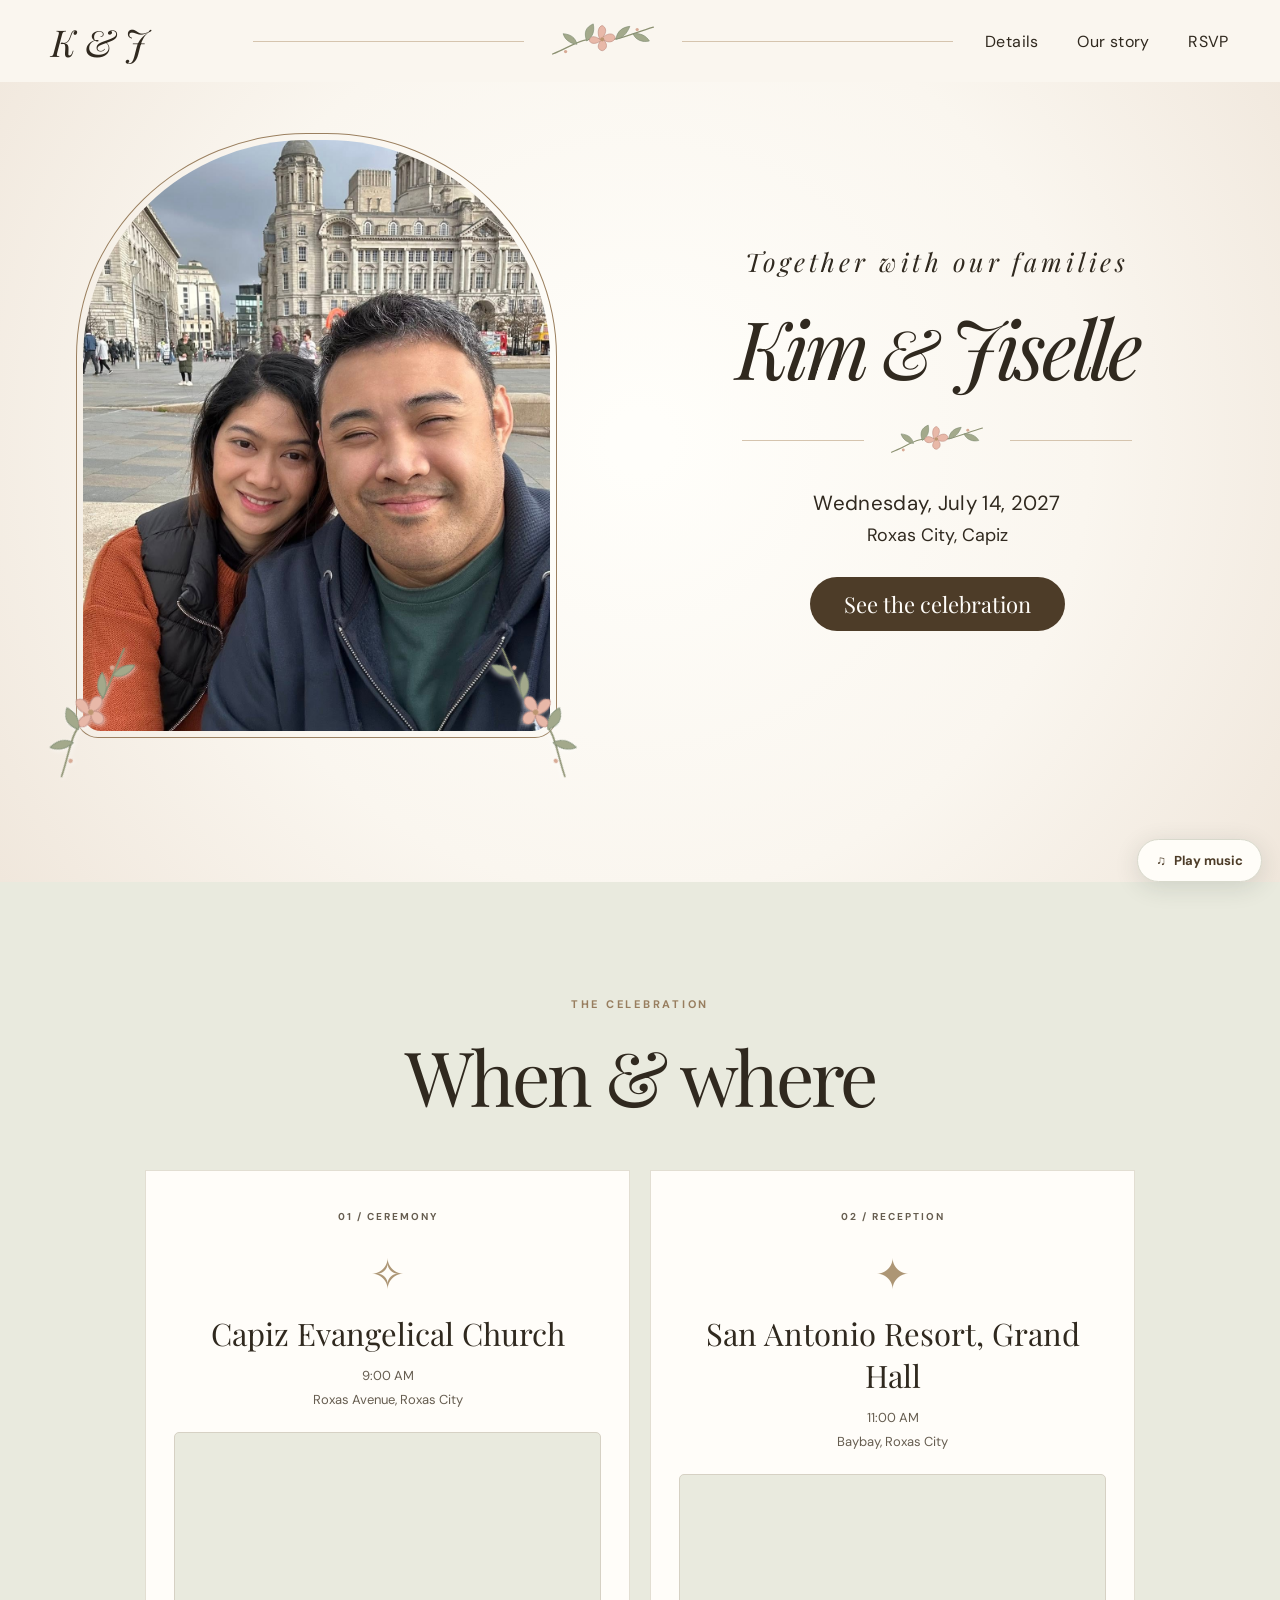
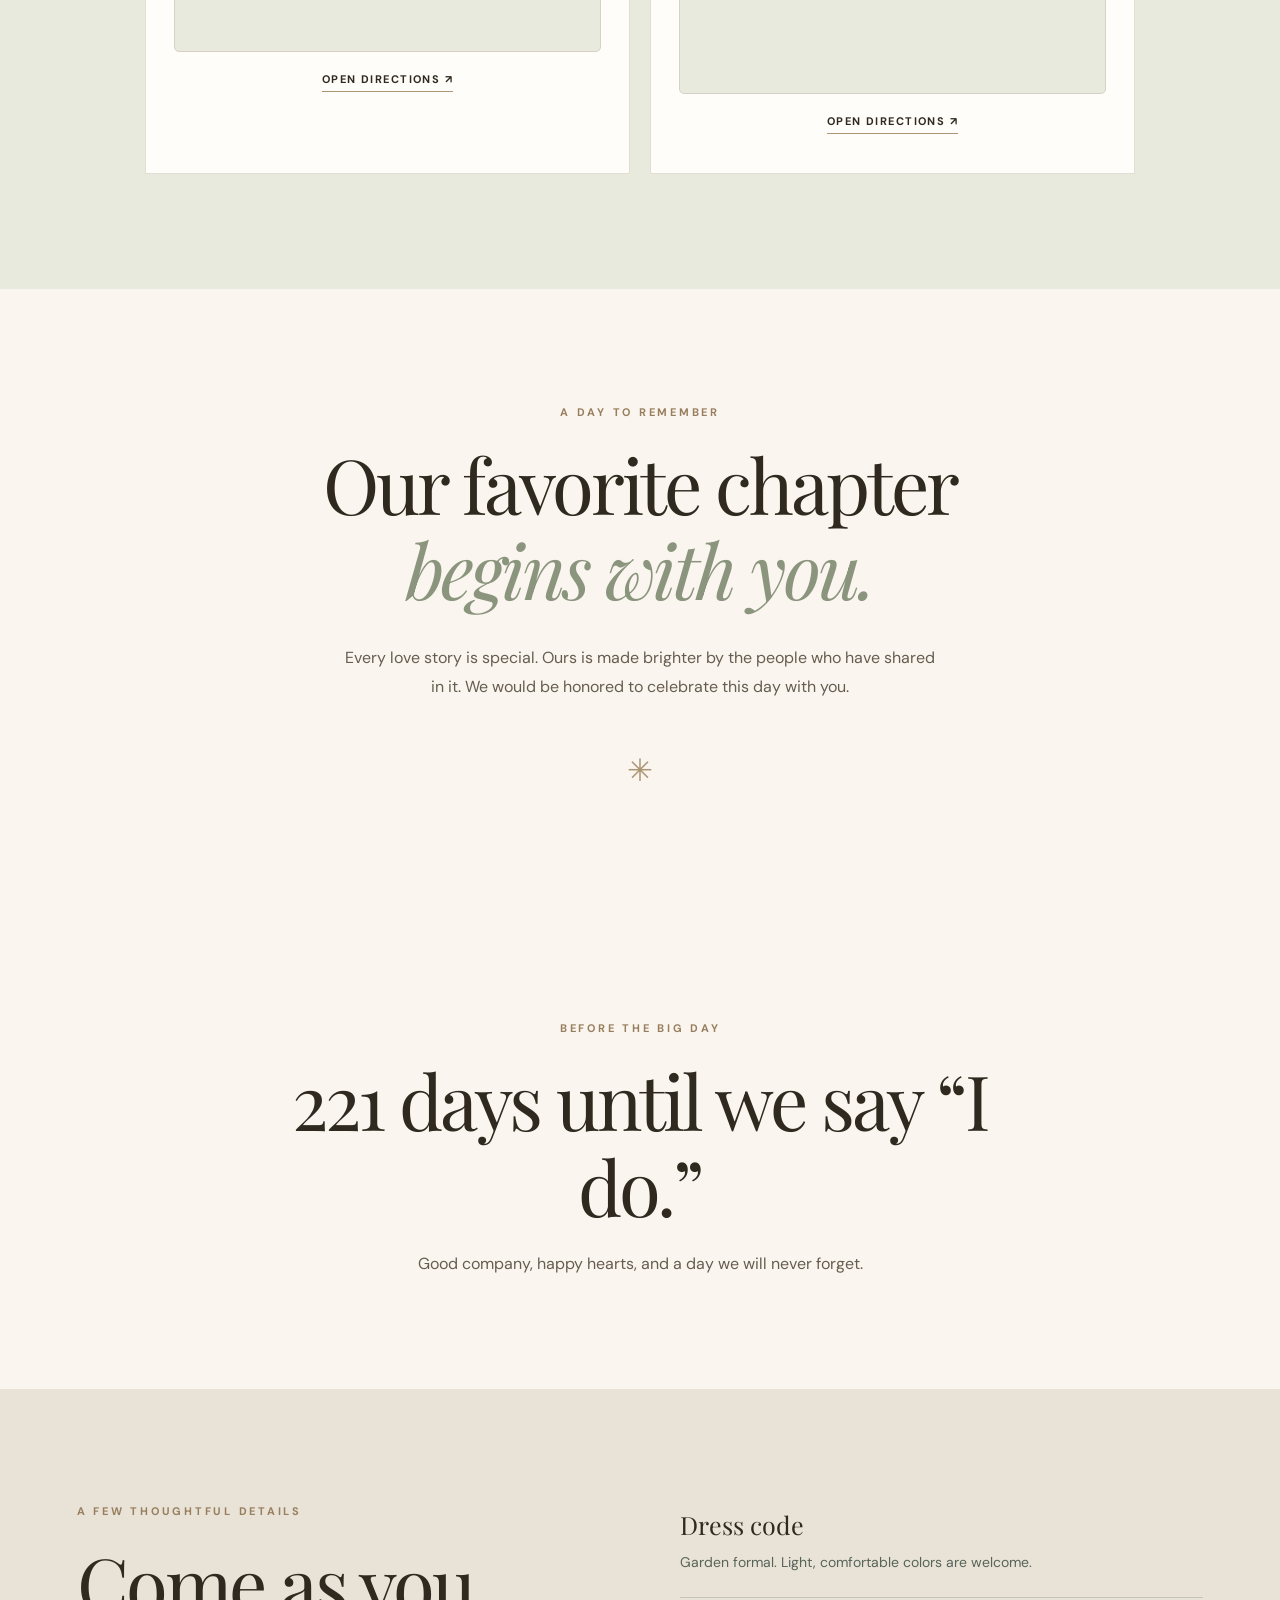
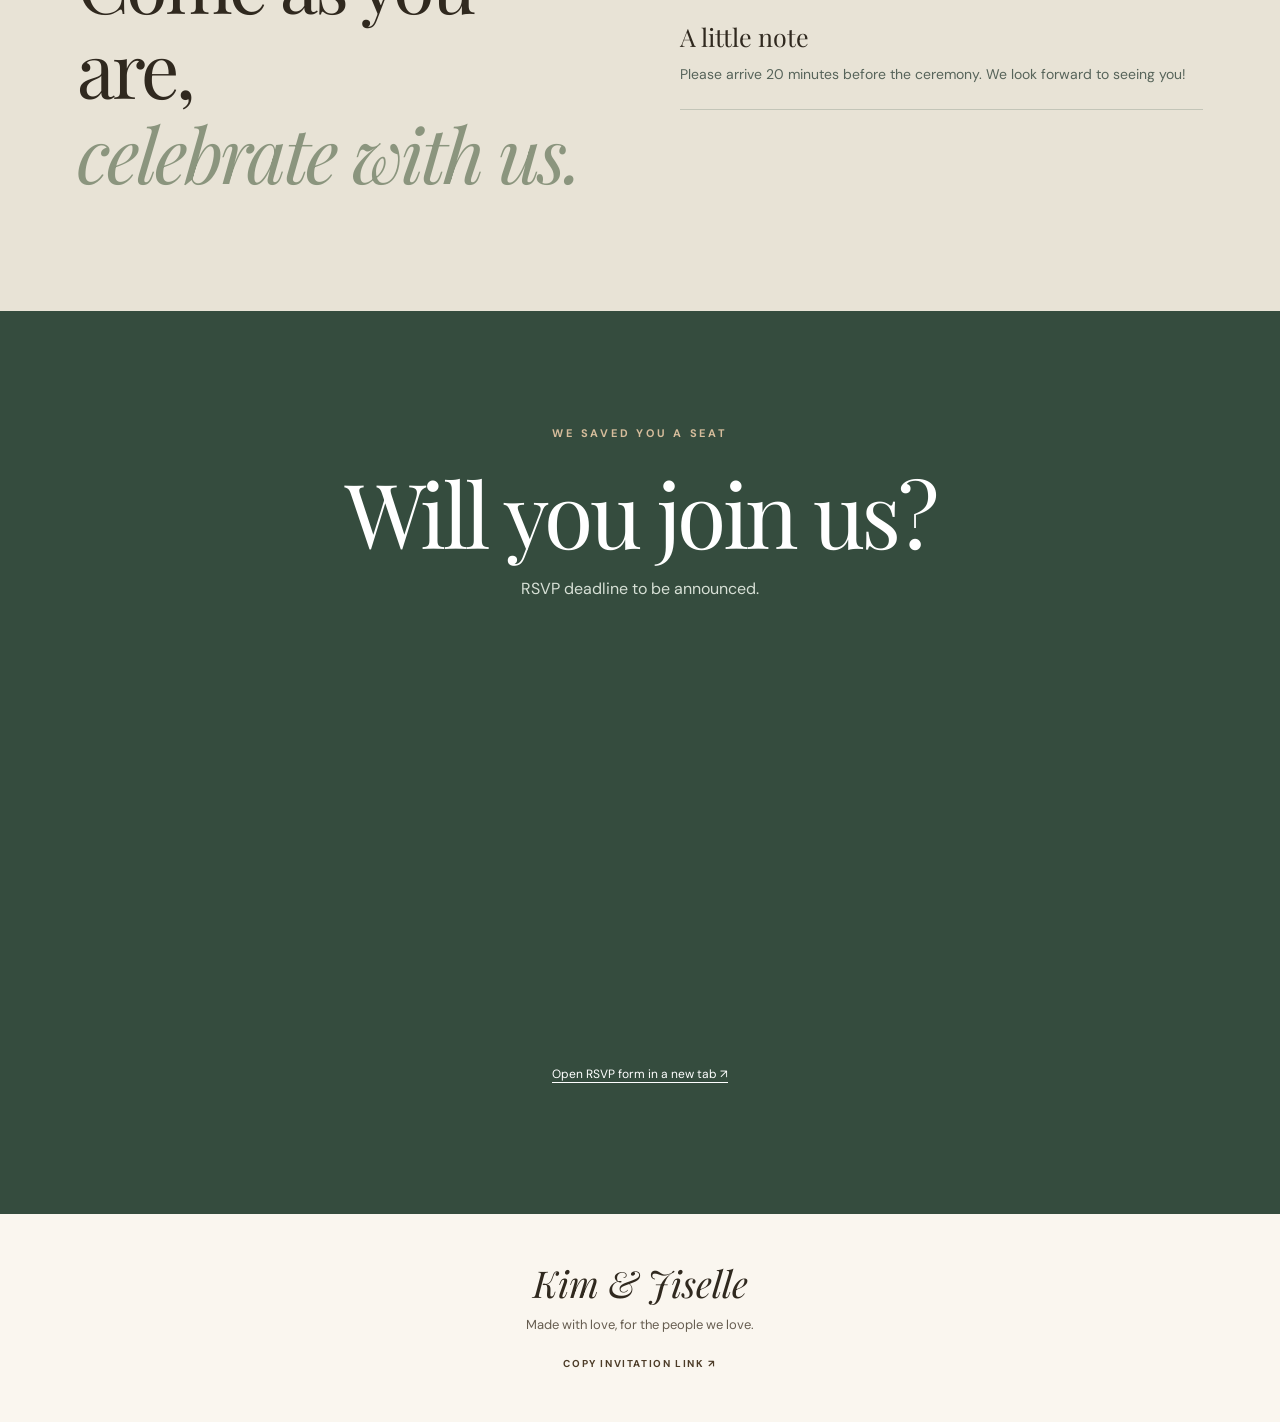
==== index.html @ 783bdb99 "map change" ====
<!doctype html>
<html lang="en">
<head>
  <meta charset="utf-8">
  <meta name="viewport" content="width=device-width, initial-scale=1">
  <meta name="theme-color" content="#f7f3ec">
  <meta name="description" content="A wedding invitation and celebration details.">
  <title>Wedding Invitation</title>
  <link rel="preconnect" href="https://fonts.googleapis.com">
  <link rel="preconnect" href="https://fonts.gstatic.com" crossorigin>
  <link href="https://fonts.googleapis.com/css2?family=DM+Sans:wght@400;500;600;700&family=Playfair+Display:ital,wght@0,400;0,500;1,400&display=swap" rel="stylesheet">
  <link rel="stylesheet" href="styles.css">
  <script src="config.js" defer></script>
  <script src="script.js" defer></script>
</head>
<body>
  <svg class="svg-defs" xmlns="http://www.w3.org/2000/svg" aria-hidden="true">
    <symbol id="floral-sprig" viewBox="0 0 150 54">
      <path d="M13 43 C38 33 48 22 72 25 C91 28 107 19 137 10" fill="none" stroke="#8d9273" stroke-width="1.5" stroke-linecap="round"/>
      <path d="M43 31 C34 30 28 25 26 18 C36 19 41 23 43 31 M55 27 C51 16 54 10 63 6 C65 16 62 22 55 27 M91 25 C92 15 99 10 108 9 C104 19 99 23 91 25 M112 18 C115 26 124 29 132 27 C128 20 120 17 112 18" fill="#a3a98b" stroke="#7d8b72" stroke-width=".8"/>
      <path d="M71 25 C67 15 70 9 74 8 C79 10 80 16 75 22 C83 16 89 18 90 23 C89 28 82 30 76 26 C82 32 79 38 74 39 C69 38 67 33 72 27 C65 32 59 30 58 26 C59 21 65 20 71 25" fill="#e8b8a8" stroke="#bf8e83" stroke-width=".8"/>
      <circle cx="74" cy="25" r="2.5" fill="#bc9570"/>
      <circle cx="29" cy="40" r="2" fill="#d7aa95"/><circle cx="117" cy="13" r="2" fill="#d7aa95"/>
    </symbol>
  </svg>
  <audio id="backgroundMusic" src="music/Wedding%20Song.mp3" loop preload="auto"></audio>
  <button class="music-control" id="musicControl" type="button" aria-label="Play background music" aria-pressed="false">♫ <span>Play music</span></button>

  <header class="site-header">
    <div class="header-row">
      <a class="monogram" href="#home" aria-label="Back to top" id="monogram">K &amp; J</a>
      <div class="header-ornament" aria-hidden="true"><span></span><svg viewBox="0 0 150 54"><use href="#floral-sprig"></use></svg><span></span></div>
      <button class="menu-toggle" id="menuToggle" type="button" aria-label="Open navigation" aria-expanded="false" aria-controls="siteNav"><span></span><span></span><span></span></button>
      <nav id="siteNav" aria-label="Main navigation">
        <a href="#details">Details</a><a href="#story">Our story</a><a href="#rsvp">RSVP</a>
      </nav>
    </div>
    <div class="mobile-header-ornament" aria-hidden="true"><span></span><svg viewBox="0 0 150 54"><use href="#floral-sprig"></use></svg><span></span></div>
  </header>
  <main>
    <section class="hero" id="home">
      <div class="hero-layout">
        <div class="hero-media">
          <div class="arch-outline"><div class="arch-photo">
            <img id="heroPhoto" alt="Kim and Jiselle together" hidden>
            <div class="photo-placeholder" id="photoPlaceholder"><span>K &amp; J</span><small>Our favorite photo together</small></div>
          </div></div>
          <svg class="photo-floral photo-floral-left" viewBox="0 0 150 54" aria-hidden="true"><use href="#floral-sprig"></use></svg>
          <svg class="photo-floral photo-floral-right" viewBox="0 0 150 54" aria-hidden="true"><use href="#floral-sprig"></use></svg>
        </div>
        <div class="hero-content">
          <p class="hero-kicker">Together with our families</p>
          <h1><span id="partnerOne">Kim</span> <span class="ampersand">&amp;</span> <span id="partnerTwo">Jiselle</span></h1>
          <div class="hero-divider" aria-hidden="true"><span></span><svg viewBox="0 0 150 54"><use href="#floral-sprig"></use></svg><span></span></div>
          <p class="hero-date" id="heroDate">Wednesday, July 14, 2027</p>
          <p class="hero-venue" id="heroVenue">Roxas City, Capiz</p>
          <a class="button button-dark" href="#details">See the celebration</a>
        </div>
      </div>
    </section>

    <section class="details-section section-pad" id="details">
      <div class="section-heading"><p class="eyebrow">The celebration</p><h2>When &amp; where</h2></div>
      <div class="details-grid">
        <article class="detail-card"><span class="card-number">01 / CEREMONY</span><div class="card-icon" aria-hidden="true">✧</div><h3 id="ceremonyName">Capiz Evangelical Church</h3><p id="ceremonyTime">9:00 AM</p><p id="ceremonyAddress">Roxas Avenue, Roxas City</p><iframe class="venue-map" title="Map showing Capiz Evangelical Church" loading="lazy" referrerpolicy="no-referrer" src="https://www.openstreetmap.org/export/embed.html?bbox=122.7495%2C11.5745%2C122.7563%2C11.5785&amp;layer=mapnik&amp;marker=11.5764751%2C122.752885"></iframe><a id="ceremonyMap" href="https://www.google.com/maps/place/Capiz+Evangelical+Church/@11.5764803,122.7503101,17z/data=!3m1!4b1!4m6!3m5!1s0x33a5f2fb57459c45:0xe34b557d5e41cb60!8m2!3d11.5764751!4d122.752885!16s%2Fg%2F1hdzh6j3g" target="_blank" rel="noopener noreferrer">Open directions <span aria-hidden="true">↗</span></a></article>
        <article class="detail-card"><span class="card-number">02 / RECEPTION</span><div class="card-icon" aria-hidden="true">✦</div><h3 id="receptionName">San Antonio Resort, Grand Hall</h3><p id="receptionTime">11:00 AM</p><p id="receptionAddress">Baybay, Roxas City</p><iframe class="venue-map" title="Map showing San Antonio Resort" loading="lazy" referrerpolicy="no-referrer" src="https://www.openstreetmap.org/export/embed.html?bbox=122.7285%2C11.6045%2C122.7353%2C11.6085&amp;layer=mapnik&amp;marker=11.6064833%2C122.7319142"></iframe><a id="receptionMap" href="https://www.google.com/maps/place/San+Antonio+Resort/@11.6064885,122.7293393,17z/data=!3m1!4b1!4m9!3m8!1s0x33a5f2a4e2f6fa9d:0xba2bc45669a8d698!5m2!4m1!1i2!8m2!3d11.6064833!4d122.7319142!16s%2Fg%2F1hc93568z" target="_blank" rel="noopener noreferrer">Open directions <span aria-hidden="true">↗</span></a></article>
      </div>
      <a class="calendar-link" id="calendarLink" hidden href="#details" target="_blank" rel="noopener noreferrer">Add the date to Google Calendar <span aria-hidden="true">↗</span></a>
    </section>

    <section class="intro-section section-pad" id="story">
      <p class="eyebrow">A day to remember</p>
      <h2>Our favorite chapter<br><em>begins with you.</em></h2>
      <p id="welcomeMessage">Every love story is special. Ours is made brighter by the people who have shared in it. We would be honored to celebrate this day with you.</p>
      <div class="divider-flower" aria-hidden="true">✳</div>
    </section>

    <section class="quote-section section-pad"><p class="eyebrow">Before the big day</p><h2 id="countdown">We can't wait to celebrate with you.</h2><p>Good company, happy hearts, and a day we will never forget.</p></section>

    <section class="notes-section section-pad"><div><p class="eyebrow">A few thoughtful details</p><h2>Come as you are,<br><em>celebrate with us.</em></h2></div><div class="notes-list"><div><h3>Dress code</h3><p id="dressCode">Garden formal. Light, comfortable colors are welcome.</p></div><div><h3>A little note</h3><p id="additionalNote">Please arrive 20 minutes before the ceremony. We look forward to seeing you!</p></div></div></section>

    <section class="rsvp-section section-pad" id="rsvp"><p class="eyebrow">We saved you a seat</p><h2>Will you join us?</h2><p id="rsvpDeadline">RSVP deadline to be announced.</p><p class="rsvp-help" id="rsvpHelp">The RSVP form will appear here once the Google Apps Script is connected.</p><iframe class="rsvp-frame" id="rsvpFrame" title="Wedding RSVP form" loading="lazy" hidden></iframe><p class="rsvp-open" id="rsvpOpenWrap" hidden><a id="rsvpOpen" target="_blank" rel="noopener noreferrer">Open RSVP form in a new tab ↗</a></p></section>
  </main>
  <footer><a class="footer-monogram" href="#home" id="footerNames">Kim & Jiselle</a><p>Made with love, for the people we love.</p><button id="shareButton" type="button">Copy invitation link ↗</button></footer>
</body>
</html>
---- styles.css ----
:root {
  --cream: #faf6ef;
  --paper: #fffdf9;
  --ink: #30291f;
  --muted: #665d50;
  --brown: #4d3c28;
  --gold: #ad9675;
  --sage: #89927b;
  --line: #d5c4ae;
}

* { box-sizing: border-box; }
html { scroll-behavior: smooth; scroll-padding-top: 86px; }
body { margin: 0; background: var(--cream); color: var(--ink); font-family: "DM Sans", Arial, sans-serif; }
a { color: inherit; }
button { font: inherit; }
[hidden] { display: none !important; }
.svg-defs { position: absolute; width: 0; height: 0; overflow: hidden; }

.site-header {
  position: sticky;
  top: 0;
  z-index: 30;
  background: rgba(250, 246, 239, .98);
  transition: background .2s ease, box-shadow .2s ease;
}
.site-header.is-scrolled { background: rgba(250, 246, 239, .94); box-shadow: 0 5px 22px rgba(48, 41, 31, .10); backdrop-filter: blur(12px); }
.header-row { width: min(100% - 8vw, 1450px); height: 82px; margin: auto; display: grid; grid-template-columns: 170px 1fr auto; gap: 32px; align-items: center; }
.monogram, .footer-monogram { font-family: "Playfair Display", Georgia, serif; font-style: italic; font-size: 37px; line-height: 1; text-decoration: none; white-space: nowrap; }
.header-ornament, .mobile-header-ornament, .hero-divider { display: flex; align-items: center; justify-content: center; gap: 18px; }
.header-ornament span, .mobile-header-ornament span, .hero-divider span { display: block; height: 1px; background: var(--line); flex: 1; }
.header-ornament svg { width: 122px; height: 44px; flex: none; }
.site-header nav { display: flex; align-items: center; gap: clamp(24px, 3vw, 58px); }
.site-header nav a { text-decoration: none; font-size: 16px; letter-spacing: .025em; white-space: nowrap; }
.site-header nav a:hover, .site-header nav a:focus-visible { color: #927455; text-decoration: underline; text-underline-offset: 5px; }
.menu-toggle, .mobile-header-ornament { display: none; }

.hero { min-height: min(800px, calc(100svh - 82px)); padding: clamp(28px, 4vw, 60px) 5vw clamp(48px, 6vw, 88px); background: radial-gradient(circle at 50% 45%, #fffefa 4%, #faf6ef 58%, #f0e7dc 100%); }
.hero-layout { max-width: 1370px; margin: auto; display: grid; grid-template-columns: minmax(0, .95fr) minmax(0, 1.05fr); align-items: center; gap: clamp(55px, 7vw, 130px); }
.hero-media { position: relative; width: min(100%, 540px); margin: auto; padding: 0 12px 10px; }
.arch-outline { padding: 6px; border: 1px solid #9b8060; border-radius: 48% 48% 22px 22px / 37% 37% 22px 22px; }
.arch-photo { position: relative; width: 100%; aspect-ratio: .79; overflow: hidden; border-radius: 48% 48% 18px 18px / 37% 37% 18px 18px; background: #dfd7ca; }
.arch-photo img { display: block; width: 100%; height: 100%; object-fit: cover; object-position: center; }
.photo-placeholder { position: absolute; inset: 0; display: grid; place-content: center; gap: 15px; text-align: center; background: radial-gradient(circle at 50% 32%, #f4ede2, #c9c3b1); color: #665b4d; }
.photo-placeholder span { font-family: "Playfair Display", Georgia, serif; font-size: clamp(80px, 10vw, 150px); font-style: italic; line-height: 1; }
.photo-placeholder small { font-size: 13px; letter-spacing: .15em; text-transform: uppercase; }
.photo-floral { position: absolute; width: clamp(105px, 13vw, 180px); height: auto; bottom: 5px; filter: drop-shadow(0 2px 2px #fff8); }
.photo-floral-left { left: -54px; transform: rotate(-49deg); }
.photo-floral-right { right: -48px; transform: scaleX(-1) rotate(-49deg); }
.hero-content { text-align: center; padding: 12px 0 18px; }
.hero-kicker { font-family: "Playfair Display", Georgia, serif; font-size: clamp(20px, 2vw, 29px); font-style: italic; letter-spacing: .15em; margin: 0 0 25px; }
.hero h1 { font-family: "Playfair Display", Georgia, serif; font-size: clamp(58px, 6.3vw, 112px); line-height: 1.08; letter-spacing: -.055em; font-weight: 400; font-style: italic; white-space: nowrap; margin: 0; }
.hero h1 .ampersand { font-size: .86em; }
.hero-divider { width: min(100%, 390px); margin: 30px auto 29px; }
.hero-divider svg { width: 110px; height: 41px; flex: none; }
.hero-date { font-size: clamp(17px, 1.6vw, 24px); letter-spacing: .015em; margin: 0 0 7px; }
.hero-venue { font-size: clamp(16px, 1.4vw, 22px); margin: 0 0 30px; }
.button { display: inline-flex; align-items: center; justify-content: center; min-height: 54px; padding: 12px 34px; border-radius: 999px; text-decoration: none; font-family: "Playfair Display", Georgia, serif; font-size: 22px; transition: transform .2s ease, box-shadow .2s ease; }
.button:hover { transform: translateY(-2px); box-shadow: 0 8px 20px #30291f22; }
.button-dark { background: var(--brown); color: #fffdf9; }

.section-pad { padding: clamp(76px, 9vw, 135px) clamp(24px, 6vw, 100px); }
.eyebrow { color: #987e5f; font-size: 11px; letter-spacing: .25em; text-transform: uppercase; font-weight: 700; margin: 0 0 22px; }
h2, h3, p { overflow-wrap: break-word; }
h2 { font-family: "Playfair Display", Georgia, serif; font-size: clamp(42px, 6vw, 76px); line-height: 1.12; font-weight: 400; letter-spacing: -.04em; margin: 0; }
h2 em { font-weight: 400; color: #8b957e; }
.intro-section { text-align: center; max-width: 920px; margin: auto; }
.intro-section > p:not(.eyebrow) { font-size: 16px; line-height: 1.85; color: var(--muted); max-width: 590px; margin: 32px auto 0; }
.divider-flower { font-size: 31px; color: var(--gold); margin-top: 48px; }
.details-section { background: #e9eade; text-align: center; }
.section-heading { margin-bottom: 52px; }
.details-grid { display: grid; grid-template-columns: repeat(2, minmax(0, 1fr)); gap: 20px; max-width: 990px; margin: auto; }
.detail-card { background: var(--paper); min-height: 340px; padding: 33px 28px 39px; text-align: center; border: 1px solid #e2ded2; }
.card-number { font-size: 10px; letter-spacing: .2em; color: var(--muted); font-weight: 700; }
.card-icon { font-family: Georgia, serif; font-size: 42px; color: var(--gold); margin: 25px 0 13px; }
.detail-card h3 { font-family: "Playfair Display", Georgia, serif; font-weight: 400; font-size: 31px; margin: 0 0 13px; }
.detail-card p { font-size: 13px; color: var(--muted); margin: 7px 0; }
.venue-map { display: block; width: 100%; height: 220px; margin: 24px 0 0; border: 1px solid #d6d1c4; border-radius: 5px; background: #e9eade; }
.detail-card a, .calendar-link { display: inline-block; font-size: 11px; font-weight: 700; letter-spacing: .13em; text-transform: uppercase; text-decoration: none; border-bottom: 1px solid var(--gold); padding-bottom: 5px; margin-top: 20px; }
.detail-card a:hover, .calendar-link:hover { color: #927455; }
.calendar-link { margin-top: 38px; }
.quote-section { text-align: center; background: var(--cream); }
.quote-section h2 { max-width: 800px; margin: auto; }
.quote-section > p:last-child { color: var(--muted); margin: 25px 0 0; }
.notes-section { background: #e8e3d6; display: grid; grid-template-columns: 1fr 1fr; gap: 80px; align-items: start; }
.notes-list { padding-top: 4px; }
.notes-list > div { padding: 22px 0; border-bottom: 1px solid #c3c5b8; }
.notes-list > div:first-child { padding-top: 0; }
.notes-list h3 { font-family: "Playfair Display", Georgia, serif; font-size: 25px; font-weight: 400; margin: 0 0 10px; }
.notes-list p { line-height: 1.7; color: #57645a; font-size: 14px; margin: 0; }
.rsvp-section { text-align: center; background: #354c3e; color: white; }
.rsvp-section .eyebrow { color: #d6bd9c; }
.rsvp-section h2 { font-size: clamp(50px, 7vw, 90px); }
.rsvp-section > p:not(.eyebrow) { color: #d7e0d6; }
.rsvp-help { font-size: 12px; }
.rsvp-frame { display: block; width: min(100%, 570px); height: 430px; margin: 25px auto 0; border: 0; background: #354c3e; }
.rsvp-open { margin-top: 8px; }
.rsvp-open a { font-size: 12px; color: #fff; text-underline-offset: 4px; }
footer { padding: 50px 24px; text-align: center; background: var(--cream); }
footer p { font-size: 13px; color: var(--muted); }
footer button { border: 0; background: none; color: var(--brown); text-transform: uppercase; font-size: 10px; letter-spacing: .16em; font-weight: 700; cursor: pointer; margin-top: 10px; }
footer button:hover { text-decoration: underline; }
.music-control { position: fixed; right: 18px; bottom: 18px; z-index: 20; border: 1px solid #d8d9cc; border-radius: 999px; padding: 12px 18px; background: #fffdf8; color: var(--brown); box-shadow: 0 5px 24px #27372f24; cursor: pointer; font-size: 13px; font-weight: 700; display: flex; gap: 8px; align-items: center; }
.music-control:hover { background: #e9ede3; }
:focus-visible { outline: 3px solid #a78961; outline-offset: 3px; }

@media (max-width: 1050px) {
  .header-row { grid-template-columns: 115px 1fr auto; gap: 20px; }
  .header-ornament svg { width: 86px; }
  .hero-layout { gap: 35px; }
  .hero h1 { font-size: clamp(50px, 6.5vw, 78px); }
}

@media (max-width: 720px) {
  html { scroll-padding-top: 105px; }
  .header-row { width: calc(100% - 42px); height: 62px; display: flex; justify-content: space-between; gap: 12px; }
  .monogram { font-size: 31px; }
  .header-ornament { display: none; }
  .mobile-header-ornament { display: flex; width: min(230px, 65vw); height: 32px; margin: -2px auto 4px; gap: 9px; }
  .mobile-header-ornament svg { width: 81px; height: 31px; flex: none; }
  .menu-toggle { display: flex; flex-direction: column; justify-content: center; gap: 5px; width: 40px; height: 40px; border: 0; background: transparent; cursor: pointer; padding: 6px; }
  .menu-toggle span { display: block; width: 100%; height: 2px; background: var(--ink); border-radius: 2px; }
  .site-header nav { display: none; position: absolute; left: 0; right: 0; top: 94px; background: rgba(250, 246, 239, .98); box-shadow: 0 13px 20px #30291f18; padding: 12px 24px 20px; flex-direction: column; align-items: stretch; gap: 0; }
  .site-header nav.is-open { display: flex; }
  .site-header nav a { padding: 12px; text-align: center; font-size: 14px; }
  .hero { padding: 14px 22px 64px; min-height: auto; }
  .hero-layout { display: flex; flex-direction: column; gap: 18px; }
  .hero-media { width: min(76vw, 390px); padding: 0 8px 6px; }
  .arch-outline { padding: 4px; }
  .photo-floral { width: clamp(82px, 21vw, 130px); bottom: 0; }
  .photo-floral-left { left: -31px; }
  .photo-floral-right { right: -26px; }
  .hero-content { padding: 0; }
  .hero-kicker { font-size: clamp(16px, 4.3vw, 23px); margin: 5px 0 9px; letter-spacing: .12em; }
  .hero h1 { font-size: clamp(42px, 10.8vw, 70px); white-space: normal; line-height: 1.08; }
  .hero-divider { width: min(100%, 265px); margin: 12px auto 10px; gap: 9px; }
  .hero-divider svg { width: 83px; height: 31px; }
  .hero-date { font-size: clamp(15px, 3.9vw, 19px); }
  .hero-venue { font-size: clamp(14px, 3.6vw, 17px); margin-bottom: 16px; }
  .button { min-height: 46px; padding: 10px 26px; font-size: 17px; }
  .details-grid, .notes-section { grid-template-columns: 1fr; }
  .notes-section { gap: 42px; }
  .detail-card { min-height: 310px; }
  .section-pad { padding: 80px 24px; }
  .music-control { right: 12px; bottom: 12px; padding: 11px 15px; }
}

@media (prefers-reduced-motion: reduce) {
  html { scroll-behavior: auto; }
  .site-header, .button { transition: none; }
}
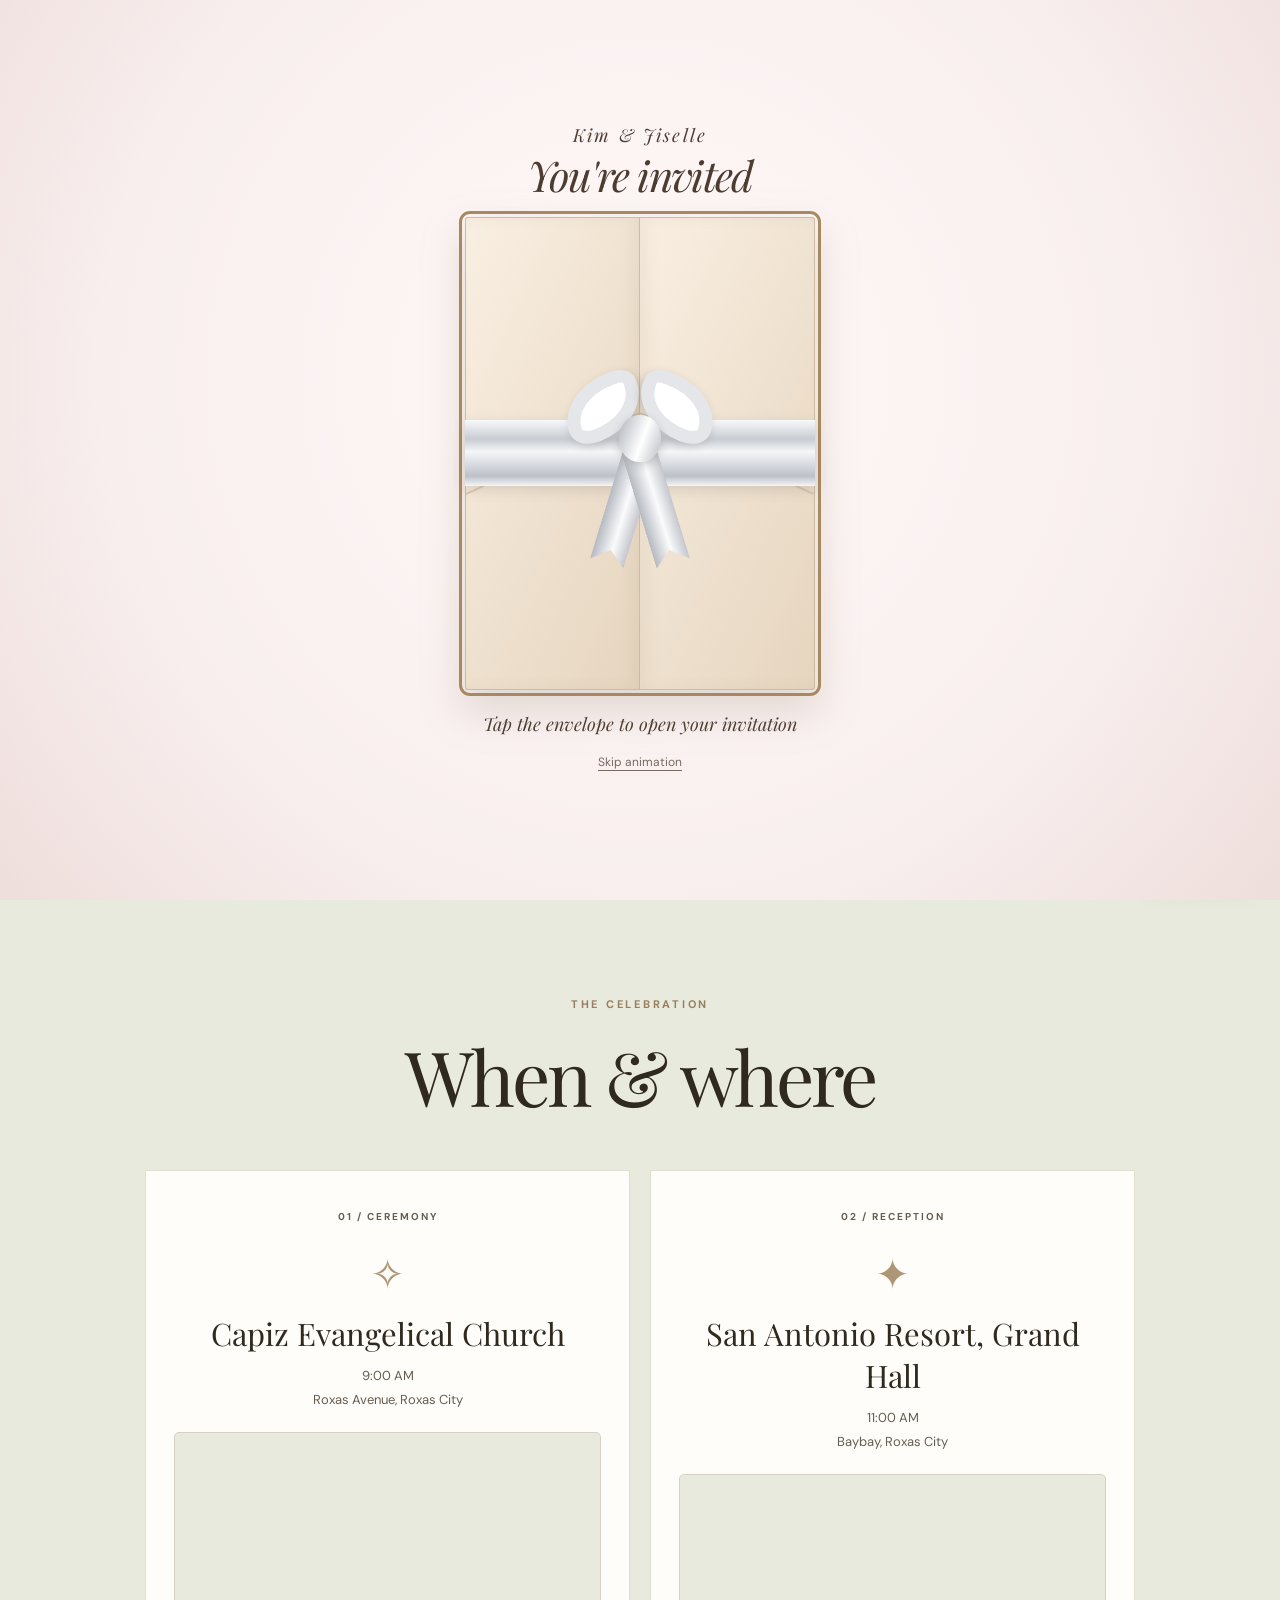
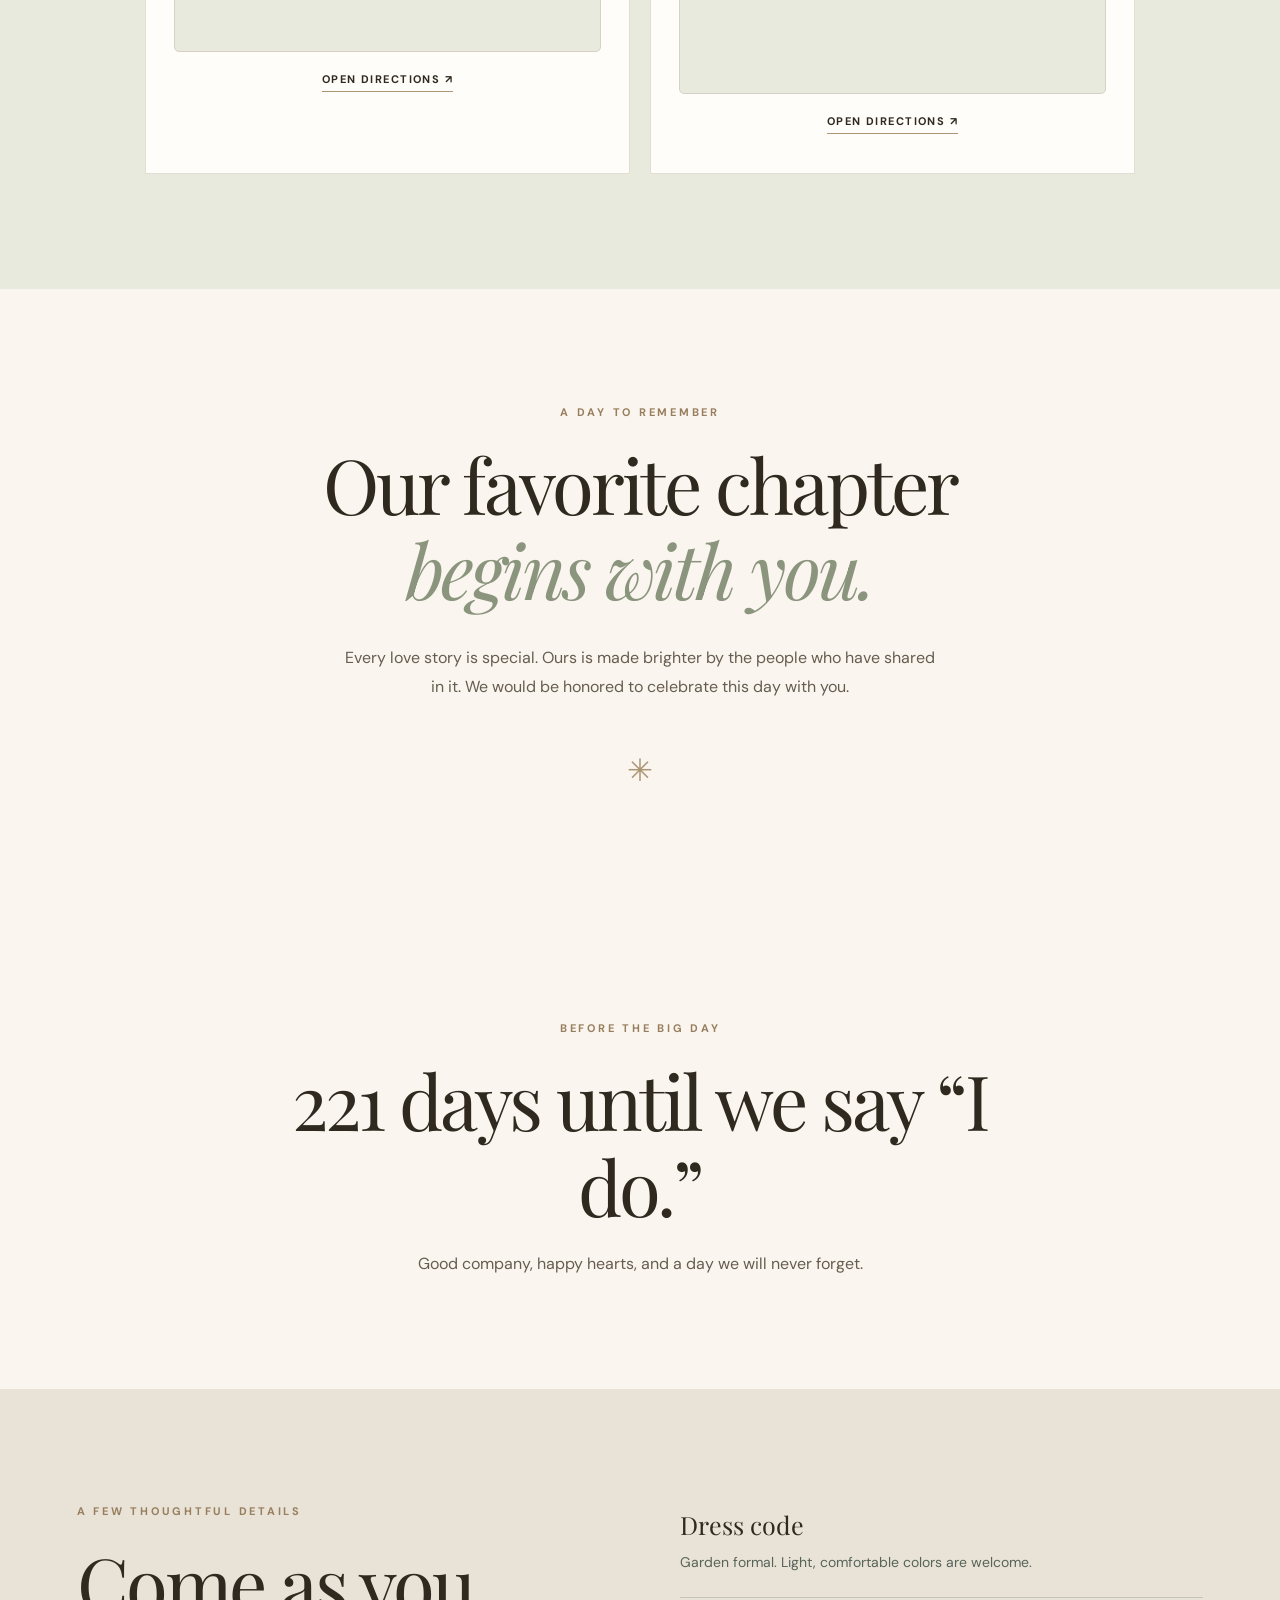
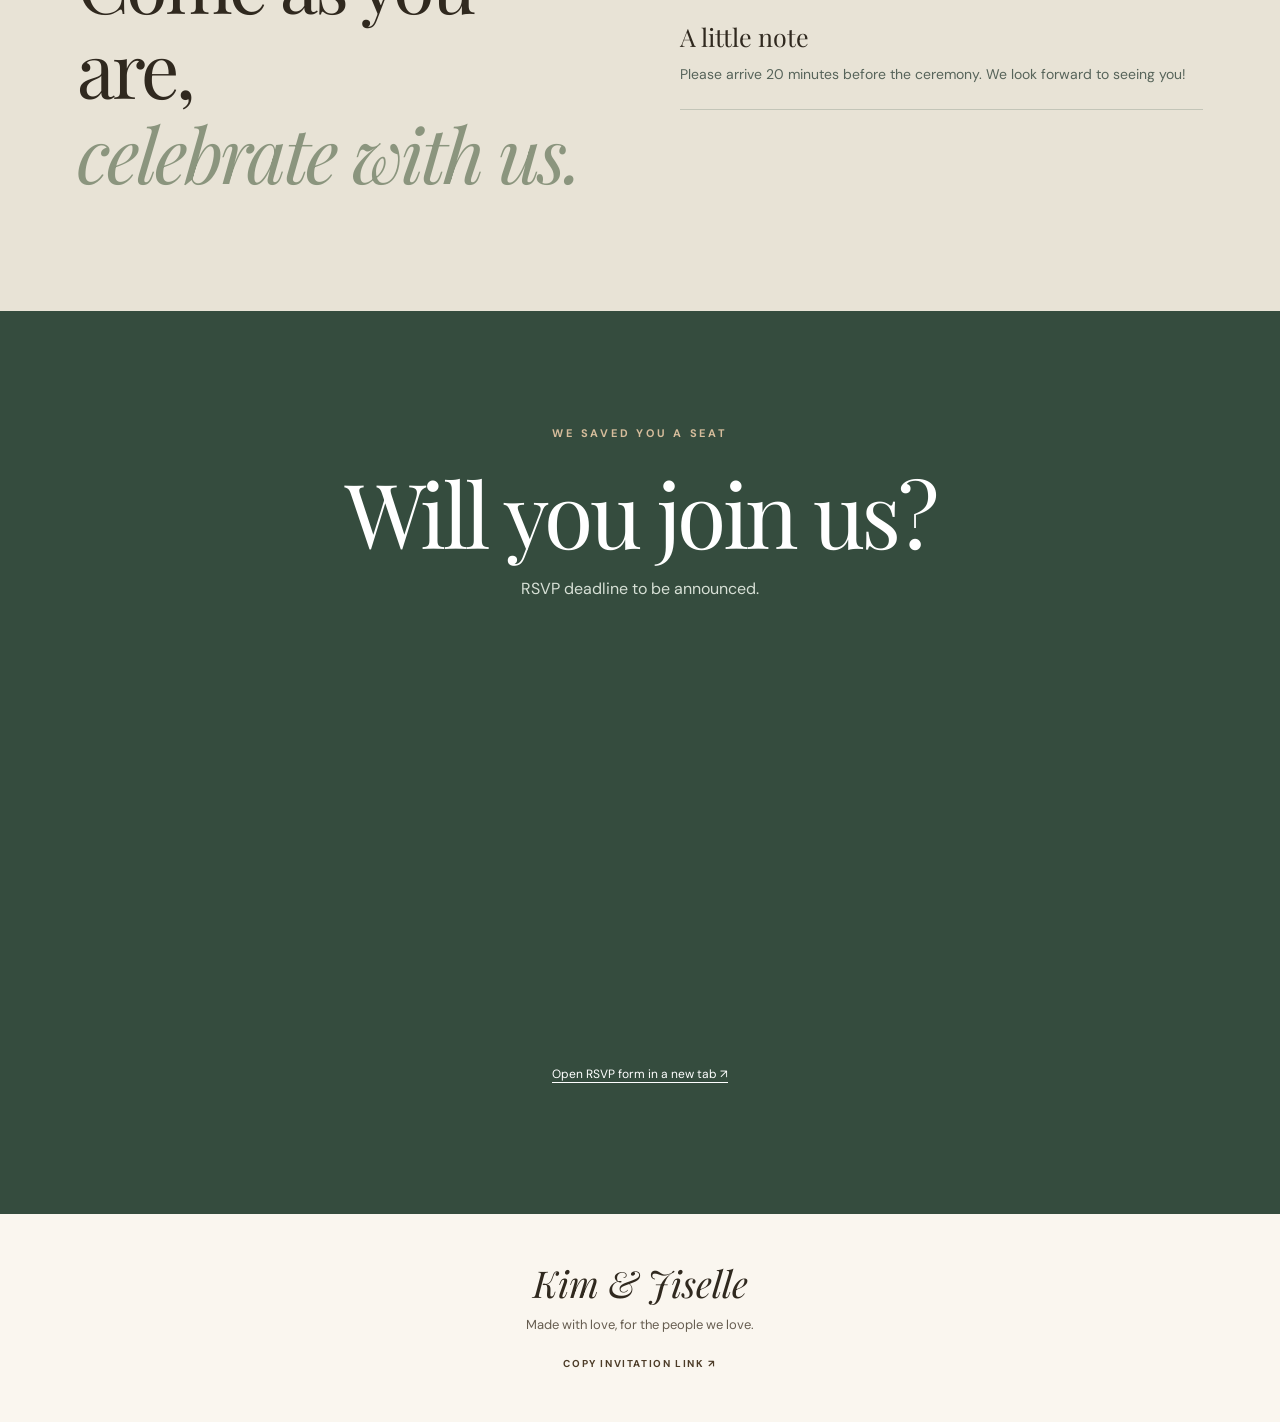
==== commit 4e1be9c1: "envelope" ====
--- a/index.html
+++ b/index.html
@@ -26,6 +26,27 @@
   <audio id="backgroundMusic" src="music/Wedding%20Song.mp3" loop preload="auto"></audio>
   <button class="music-control" id="musicControl" type="button" aria-label="Play background music" aria-pressed="false">♫ <span>Play music</span></button>
 
+  <div class="envelope-intro" id="envelopeIntro" role="dialog" aria-modal="true" aria-labelledby="introTitle" hidden>
+    <div class="envelope-shell">
+      <p class="intro-overline">Kim &amp; Jiselle</p>
+      <h2 id="introTitle">You're invited</h2>
+      <button class="envelope-stage" id="envelopeOpen" type="button" aria-label="Open Kim and Jiselle's wedding invitation">
+        <span class="envelope-base" aria-hidden="true"></span>
+        <span class="intro-card" aria-hidden="true">
+          <svg class="card-floral card-floral-top" viewBox="0 0 150 54"><use href="#floral-sprig"></use></svg>
+          <span class="card-small">THE WEDDING OF</span>
+          <span class="card-names">Kim<br>&amp;<br>Jiselle</span>
+          <span class="card-date">JULY 14, 2027</span>
+          <svg class="card-floral card-floral-bottom" viewBox="0 0 150 54"><use href="#floral-sprig"></use></svg>
+        </span>
+        <span class="envelope-door envelope-door-left" aria-hidden="true"></span>
+        <span class="envelope-door envelope-door-right" aria-hidden="true"></span>
+        <span class="envelope-ribbon" aria-hidden="true"><span class="ribbon-band"></span><span class="ribbon-loop ribbon-loop-left"></span><span class="ribbon-loop ribbon-loop-right"></span><span class="ribbon-tail ribbon-tail-left"></span><span class="ribbon-tail ribbon-tail-right"></span><span class="ribbon-knot"></span></span>
+      </button>
+      <p class="intro-prompt">Tap the envelope to open your invitation</p>
+      <button class="intro-skip" id="introSkip" type="button">Skip animation</button>
+    </div>
+  </div>
   <header class="site-header">
     <div class="header-row">
       <a class="monogram" href="#home" aria-label="Back to top" id="monogram">K &amp; J</a>
--- a/styles.css
+++ b/styles.css
@@ -148,4 +148,95 @@
 @media (prefers-reduced-motion: reduce) {
   html { scroll-behavior: auto; }
   .site-header, .button { transition: none; }
+}
+/* Invitation opening */
+.envelope-intro {
+  position: fixed;
+  inset: 0;
+  z-index: 100;
+  display: grid;
+  place-items: center;
+  overflow-y: auto;
+  padding: 22px;
+  background: radial-gradient(circle at 50% 42%, #fffaf8 0%, #f8eeee 65%, #eededb 100%);
+  color: #4d3c32;
+}
+body.intro-active { overflow: hidden; }
+.envelope-shell { width: min(100%, 520px); text-align: center; }
+.intro-overline { font-family: "Playfair Display", Georgia, serif; font-size: 18px; font-style: italic; letter-spacing: .12em; margin: 0 0 5px; }
+.envelope-shell h2 { font-family: "Playfair Display", Georgia, serif; font-size: clamp(28px, 6vw, 42px); font-weight: 400; font-style: italic; margin: 0 0 18px; }
+.envelope-stage {
+  position: relative;
+  display: block;
+  width: min(70vw, 350px);
+  aspect-ratio: .74;
+  margin: 0 auto;
+  padding: 0;
+  border: 0;
+  border-radius: 5px;
+  background: transparent;
+  cursor: pointer;
+  perspective: 1100px;
+  filter: drop-shadow(0 18px 20px #7d685133);
+}
+.envelope-stage > span { position: absolute; display: block; }
+.envelope-base { inset: 0; background: #e8d7c1; border: 1px solid #cdb99f; border-radius: 3px; }
+.intro-card {
+  inset: 7% 10% 7%;
+  z-index: 1;
+  overflow: hidden;
+  display: flex !important;
+  flex-direction: column;
+  align-items: center;
+  justify-content: center;
+  background: #fffdfa;
+  border: 1px solid #d8c8b7;
+  box-shadow: 0 3px 12px #69584426;
+  opacity: 0;
+  transform: translateY(13%) scale(.88);
+}
+.card-floral { position: absolute; left: 10%; width: 80%; height: 23%; filter: hue-rotate(160deg) saturate(1.3); }
+.card-floral-top { top: 4%; }
+.card-floral-bottom { bottom: 4%; transform: rotate(180deg); }
+.card-small { z-index: 1; font-size: 9px; letter-spacing: .22em; color: #687490; }
+.card-names { z-index: 1; font-family: "Playfair Display", Georgia, serif; font-size: clamp(30px, 7vw, 45px); line-height: 1.1; color: #293f65; }
+.card-date { z-index: 1; font-size: 10px; letter-spacing: .12em; color: #687490; margin-top: 10px; }
+.envelope-door { top: 0; bottom: 0; width: 50.2%; z-index: 2; background: linear-gradient(115deg, #f9efe2, #e6d5bf); border: 1px solid #cebba4; backface-visibility: hidden; }
+.envelope-door::before { content: ""; position: absolute; inset: 0; background: linear-gradient(155deg, transparent 49.7%, #cab69c 50%, transparent 50.3%); opacity: .8; }
+.envelope-door-left { left: 0; transform-origin: left center; border-radius: 3px 0 0 3px; box-shadow: inset -8px 0 14px #806b4a12; }
+.envelope-door-right { right: 0; transform-origin: right center; border-radius: 0 3px 3px 0; box-shadow: inset 8px 0 14px #806b4a12; }
+.envelope-door-right::before { transform: scaleX(-1); }
+.envelope-ribbon { z-index: 3; inset: 0; pointer-events: none; }
+.ribbon-band { position: absolute; left: 0; right: 0; top: 43%; height: 14%; background: linear-gradient(#f7f8fa 0%, #c8ccd2 29%, #f5f6f8 48%, #bdc1c8 85%, #f4f5f6 100%); box-shadow: 0 4px 12px #655a5630; }
+.ribbon-loop { position: absolute; top: 34%; left: 50%; width: 23%; height: 13%; border: 13px solid #e4e6ea; border-radius: 70% 25% 70% 30%; background: #fff; box-shadow: 1px 3px 8px #60595d35; }
+.ribbon-loop-left { transform: translateX(-96%) rotate(-21deg); }
+.ribbon-loop-right { transform: translateX(-4%) scaleX(-1) rotate(-21deg); }
+.ribbon-tail { position: absolute; top: 49%; left: 50%; width: 10%; height: 25%; background: linear-gradient(90deg, #b5b9c0, #fafbfc 55%, #c3c6cc); clip-path: polygon(0 0, 100% 0, 100% 100%, 50% 88%, 0 100%); box-shadow: 0 4px 9px #60595d35; }
+.ribbon-tail-left { transform: translateX(-96%) rotate(17deg); }
+.ribbon-tail-right { transform: translateX(-4%) rotate(-17deg); }
+.ribbon-knot { position: absolute; top: 42%; left: 50%; width: 12%; height: 10%; transform: translateX(-50%); border-radius: 48%; background: linear-gradient(110deg, #aeb3bb, #fff 55%, #b8bcc4); box-shadow: 0 3px 8px #60595d45; }
+.intro-prompt { font-family: "Playfair Display", Georgia, serif; font-style: italic; font-size: 18px; margin: 22px 0 10px; }
+.intro-skip { border: 0; background: transparent; color: #776b5f; font-size: 12px; text-decoration: underline; text-underline-offset: 4px; cursor: pointer; padding: 8px; }
+.envelope-intro.is-opening .envelope-ribbon { animation: ribbon-fall .7s ease-in forwards; }
+.envelope-intro.is-opening .envelope-door-left { animation: door-left-open 1.3s .55s ease-in-out forwards; }
+.envelope-intro.is-opening .envelope-door-right { animation: door-right-open 1.3s .55s ease-in-out forwards; }
+.envelope-intro.is-opening .intro-card { animation: card-reveal 1.7s .8s ease-out forwards; }
+.envelope-intro.is-opening .intro-prompt, .envelope-intro.is-opening .intro-skip { opacity: 0; pointer-events: none; }
+.envelope-intro.is-leaving { opacity: 0; pointer-events: none; transition: opacity .45s ease; }
+@keyframes ribbon-fall { 35% { opacity: 1; } 100% { opacity: 0; transform: translateY(90px) rotate(-12deg); } }
+@keyframes door-left-open { to { transform: rotateY(-110deg); } }
+@keyframes door-right-open { to { transform: rotateY(110deg); } }
+@keyframes card-reveal { 0% { opacity: 0; transform: translateY(13%) scale(.88); } 30% { opacity: 1; } 100% { opacity: 1; transform: translateY(-13%) scale(1.13); } }
+@media (max-width: 520px) {
+  .envelope-stage { width: min(74vw, 340px); }
+  .envelope-shell h2 { margin-bottom: 14px; }
+  .intro-prompt { font-size: 16px; }
+  .ribbon-loop { border-width: 10px; }
+}
+@media (prefers-reduced-motion: reduce) {
+  .envelope-intro.is-opening .envelope-ribbon,
+  .envelope-intro.is-opening .envelope-door-left,
+  .envelope-intro.is-opening .envelope-door-right,
+  .envelope-intro.is-opening .intro-card { animation: none; }
+  .envelope-intro.is-leaving { transition: none; }
 }
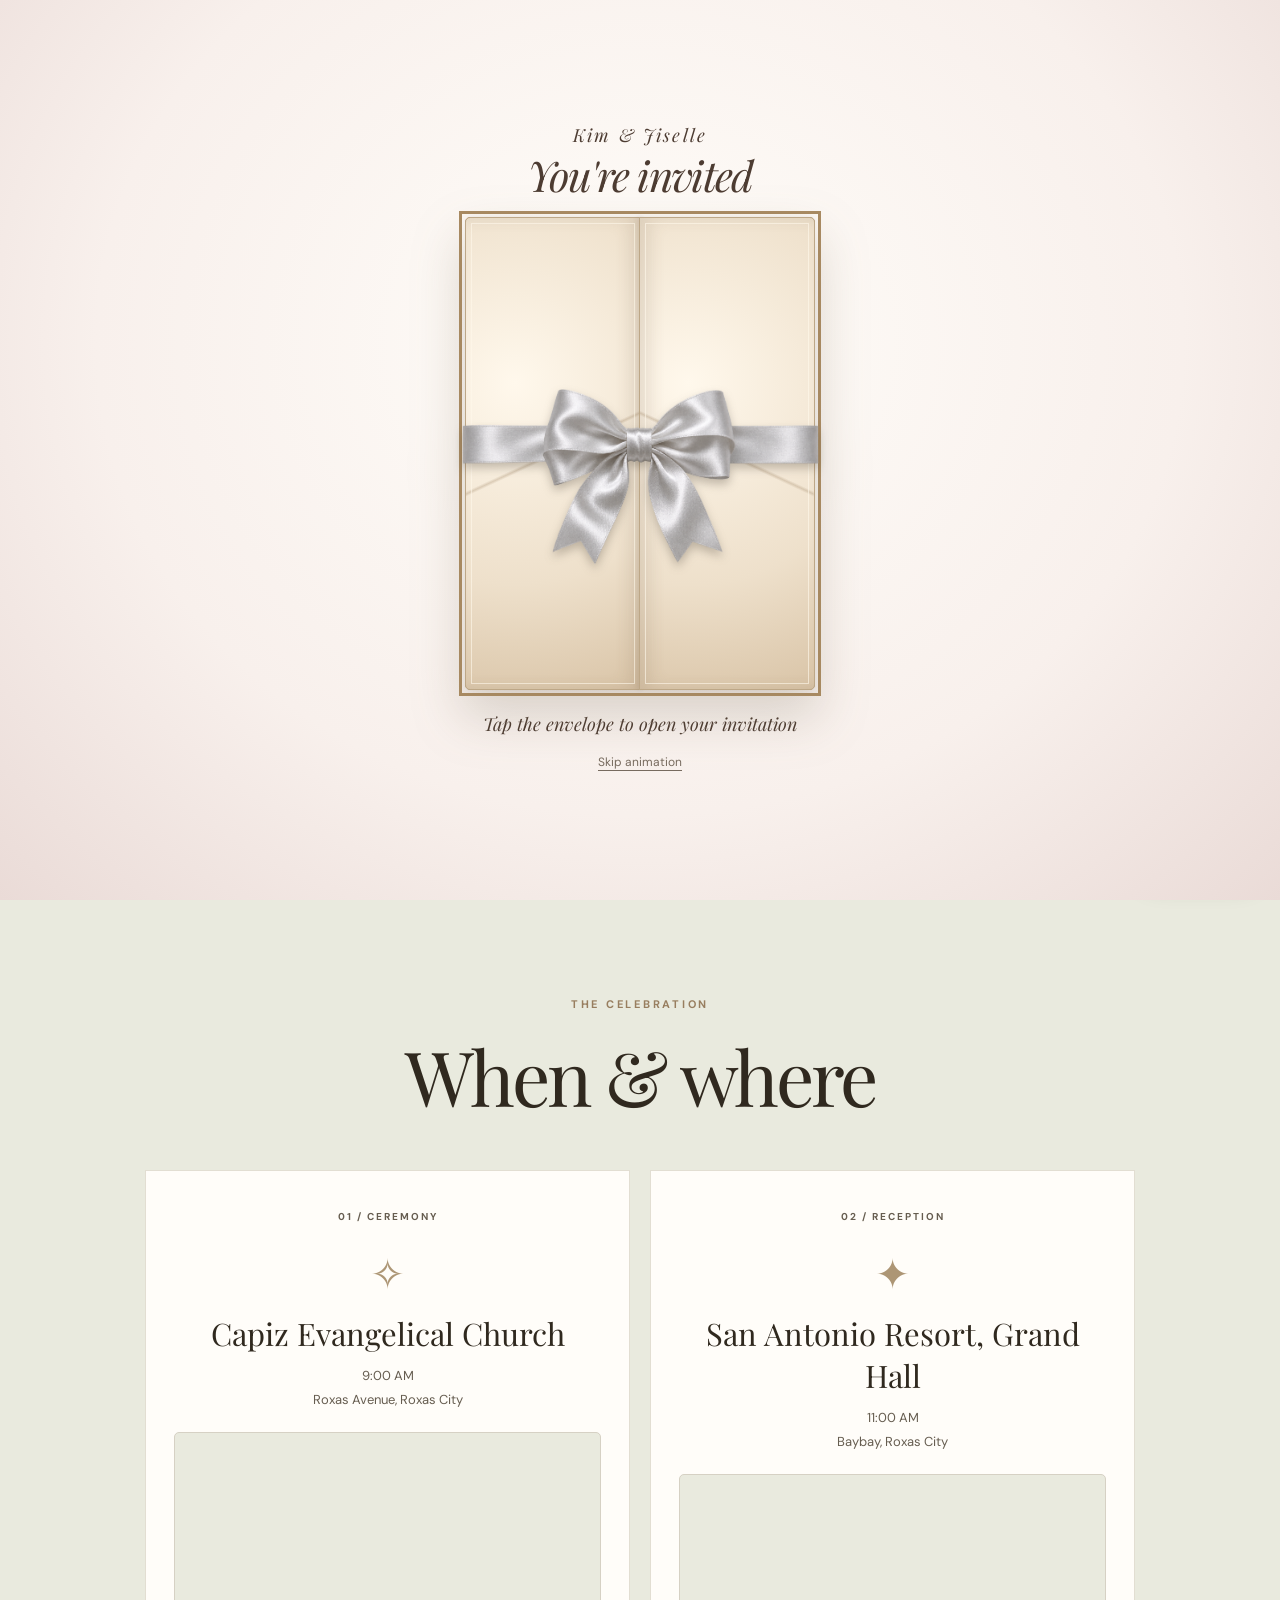
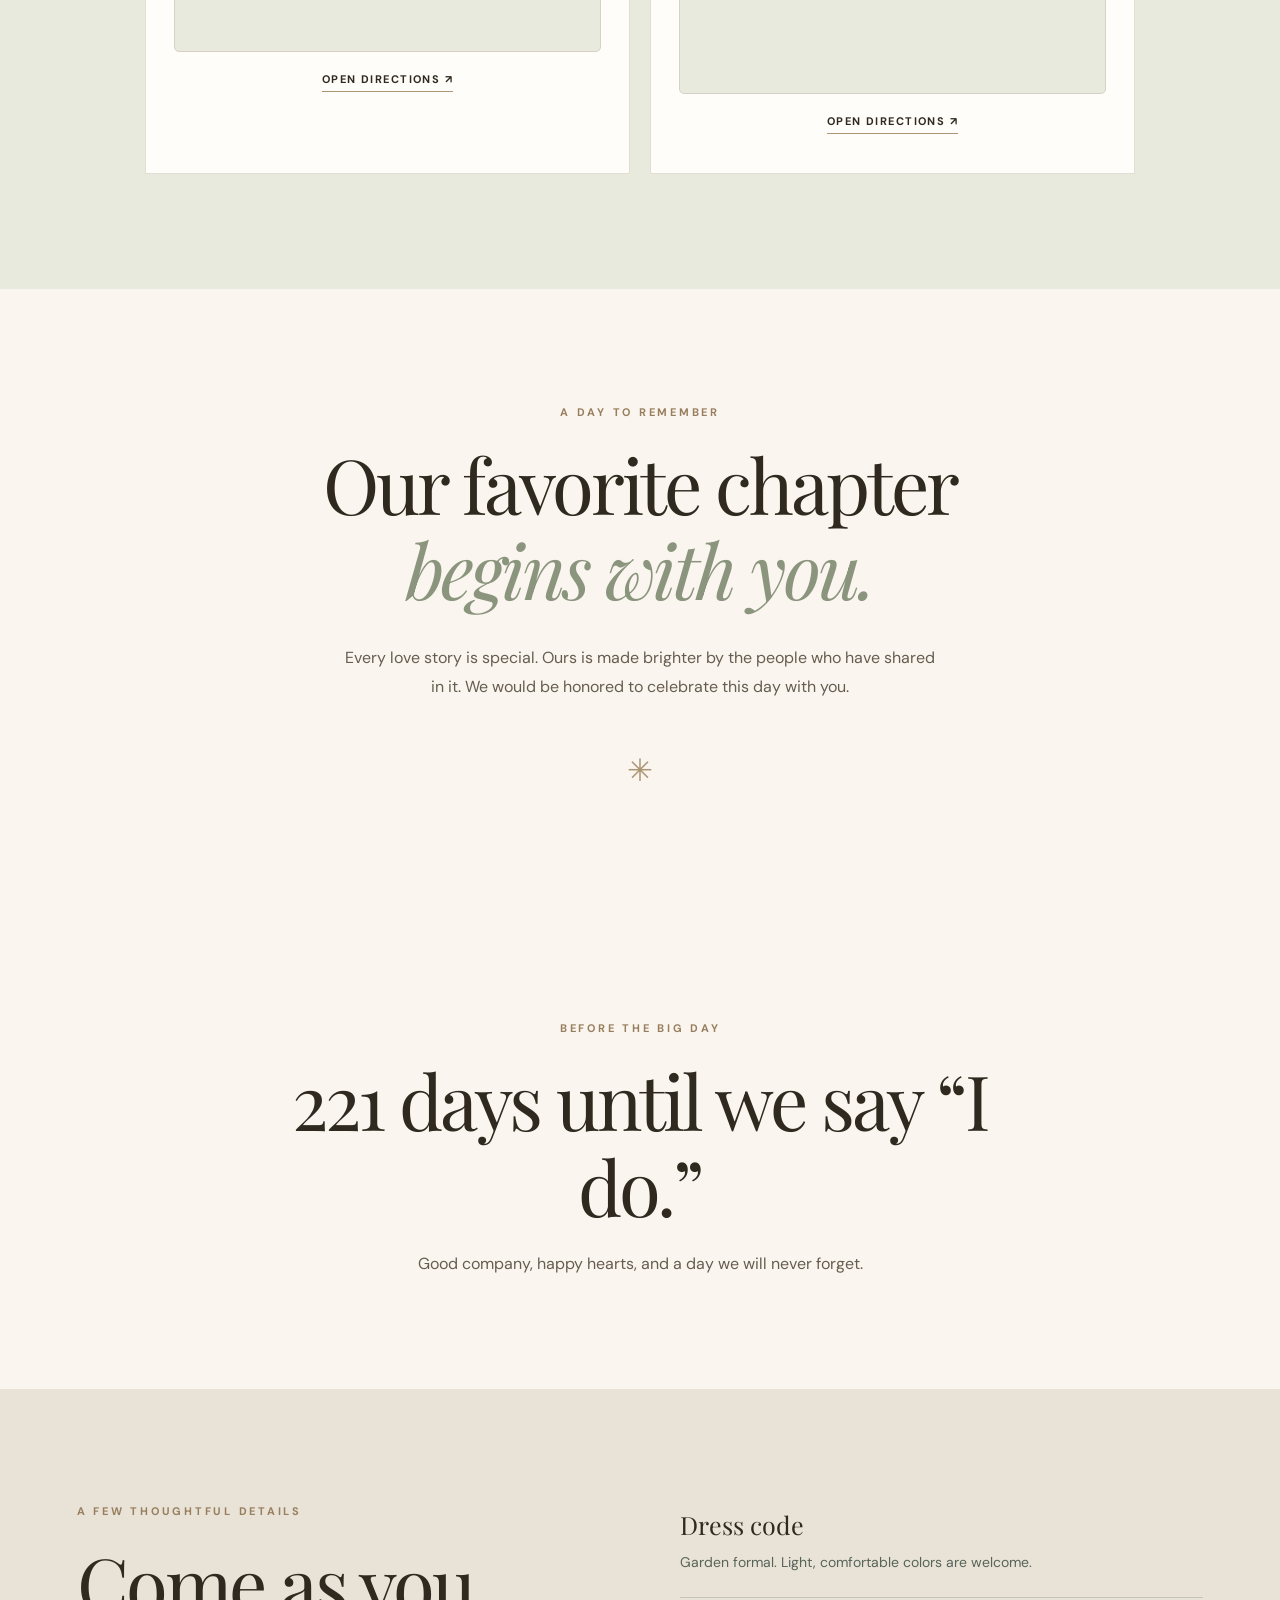
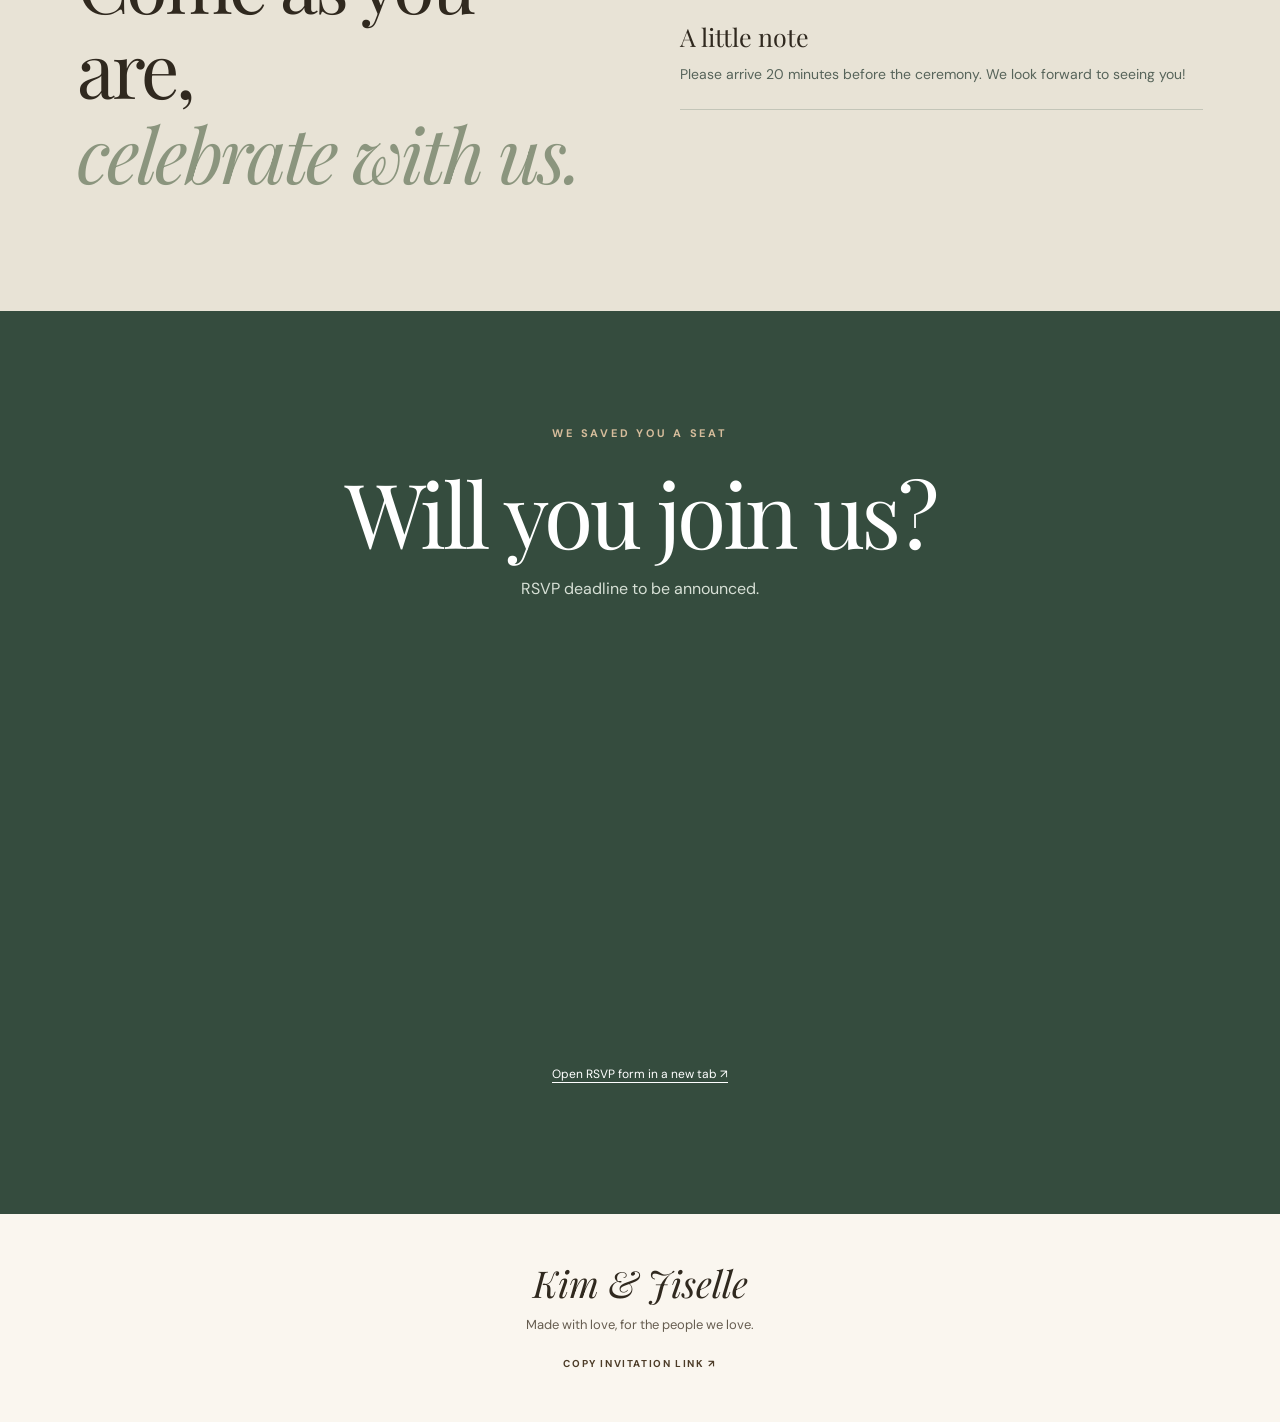
==== commit 64a1b9bd: "envelope update 1" ====
--- a/index.html
+++ b/index.html
@@ -33,15 +33,13 @@
       <button class="envelope-stage" id="envelopeOpen" type="button" aria-label="Open Kim and Jiselle's wedding invitation">
         <span class="envelope-base" aria-hidden="true"></span>
         <span class="intro-card" aria-hidden="true">
-          <svg class="card-floral card-floral-top" viewBox="0 0 150 54"><use href="#floral-sprig"></use></svg>
           <span class="card-small">THE WEDDING OF</span>
           <span class="card-names">Kim<br>&amp;<br>Jiselle</span>
           <span class="card-date">JULY 14, 2027</span>
-          <svg class="card-floral card-floral-bottom" viewBox="0 0 150 54"><use href="#floral-sprig"></use></svg>
         </span>
         <span class="envelope-door envelope-door-left" aria-hidden="true"></span>
         <span class="envelope-door envelope-door-right" aria-hidden="true"></span>
-        <span class="envelope-ribbon" aria-hidden="true"><span class="ribbon-band"></span><span class="ribbon-loop ribbon-loop-left"></span><span class="ribbon-loop ribbon-loop-right"></span><span class="ribbon-tail ribbon-tail-left"></span><span class="ribbon-tail ribbon-tail-right"></span><span class="ribbon-knot"></span></span>
+        <span class="envelope-ribbon" aria-hidden="true"></span>
       </button>
       <p class="intro-prompt">Tap the envelope to open your invitation</p>
       <button class="intro-skip" id="introSkip" type="button">Skip animation</button>
--- a/styles.css
+++ b/styles.css
@@ -149,7 +149,7 @@
   html { scroll-behavior: auto; }
   .site-header, .button { transition: none; }
 }
-/* Invitation opening */
+/* Wedding invitation opening */
 .envelope-intro {
   position: fixed;
   inset: 0;
@@ -158,8 +158,8 @@
   place-items: center;
   overflow-y: auto;
   padding: 22px;
-  background: radial-gradient(circle at 50% 42%, #fffaf8 0%, #f8eeee 65%, #eededb 100%);
   color: #4d3c32;
+  background: radial-gradient(ellipse at 50% 38%, #fffdf9 0%, #f8f0ec 60%, #eadbd7 100%);
 }
 body.intro-active { overflow: hidden; }
 .envelope-shell { width: min(100%, 520px); text-align: center; }
@@ -168,62 +168,83 @@
 .envelope-stage {
   position: relative;
   display: block;
-  width: min(70vw, 350px);
+  width: min(72vw, 350px);
   aspect-ratio: .74;
   margin: 0 auto;
   padding: 0;
   border: 0;
-  border-radius: 5px;
   background: transparent;
   cursor: pointer;
   perspective: 1100px;
-  filter: drop-shadow(0 18px 20px #7d685133);
+  filter: drop-shadow(0 24px 25px #65543e36);
 }
 .envelope-stage > span { position: absolute; display: block; }
-.envelope-base { inset: 0; background: #e8d7c1; border: 1px solid #cdb99f; border-radius: 3px; }
+.envelope-base {
+  inset: 0;
+  border: 1px solid #a88e69;
+  border-radius: 5px;
+  background: linear-gradient(125deg, #ecdcc6, #fff7e8 46%, #d9c5a9);
+  box-shadow: inset 0 0 28px #806f5f26, inset 0 0 0 6px #fff8ecad;
+}
 .intro-card {
-  inset: 7% 10% 7%;
+  inset: 5% 6%;
   z-index: 1;
-  overflow: hidden;
   display: flex !important;
   flex-direction: column;
   align-items: center;
   justify-content: center;
-  background: #fffdfa;
-  border: 1px solid #d8c8b7;
-  box-shadow: 0 3px 12px #69584426;
+  background: url("images/floral-invitation-card.png") center / 100% 100% no-repeat;
+  filter: drop-shadow(0 6px 9px #493a2d3d);
   opacity: 0;
   transform: translateY(13%) scale(.88);
 }
-.card-floral { position: absolute; left: 10%; width: 80%; height: 23%; filter: hue-rotate(160deg) saturate(1.3); }
-.card-floral-top { top: 4%; }
-.card-floral-bottom { bottom: 4%; transform: rotate(180deg); }
-.card-small { z-index: 1; font-size: 9px; letter-spacing: .22em; color: #687490; }
-.card-names { z-index: 1; font-family: "Playfair Display", Georgia, serif; font-size: clamp(30px, 7vw, 45px); line-height: 1.1; color: #293f65; }
-.card-date { z-index: 1; font-size: 10px; letter-spacing: .12em; color: #687490; margin-top: 10px; }
-.envelope-door { top: 0; bottom: 0; width: 50.2%; z-index: 2; background: linear-gradient(115deg, #f9efe2, #e6d5bf); border: 1px solid #cebba4; backface-visibility: hidden; }
-.envelope-door::before { content: ""; position: absolute; inset: 0; background: linear-gradient(155deg, transparent 49.7%, #cab69c 50%, transparent 50.3%); opacity: .8; }
-.envelope-door-left { left: 0; transform-origin: left center; border-radius: 3px 0 0 3px; box-shadow: inset -8px 0 14px #806b4a12; }
-.envelope-door-right { right: 0; transform-origin: right center; border-radius: 0 3px 3px 0; box-shadow: inset 8px 0 14px #806b4a12; }
+.card-small { z-index: 1; font-size: clamp(9px, 2.2vw, 12px); letter-spacing: .22em; color: #586b82; margin-top: -4%; }
+.card-names { z-index: 1; font-family: "Playfair Display", Georgia, serif; font-size: clamp(34px, 8vw, 49px); line-height: 1.14; color: #293f65; margin-top: 5%; }
+.card-date { z-index: 1; font-size: clamp(9px, 2.2vw, 12px); letter-spacing: .16em; color: #586b82; margin-top: 7%; }
+.envelope-door {
+  top: 0;
+  bottom: 0;
+  width: 50.2%;
+  z-index: 2;
+  background: radial-gradient(circle at 28% 35%, #fff8ec 0%, #eee0cb 61%, #d9c4a7 100%);
+  border: 1px solid #bda787;
+  backface-visibility: hidden;
+}
+.envelope-door::before {
+  content: "";
+  position: absolute;
+  inset: 0;
+  background: linear-gradient(155deg, transparent 49.5%, #ac94765e 50%, transparent 50.5%);
+}
+.envelope-door::after {
+  content: "";
+  position: absolute;
+  inset: 5px;
+  border: 1px solid #fff8eb9c;
+  pointer-events: none;
+}
+.envelope-door-left { left: 0; transform-origin: left center; border-radius: 5px 0 0 5px; box-shadow: inset -10px 0 16px #66543a22, 2px 0 4px #66543a19; }
+.envelope-door-right { right: 0; transform-origin: right center; border-radius: 0 5px 5px 0; box-shadow: inset 10px 0 16px #66543a22, -2px 0 4px #66543a19; }
 .envelope-door-right::before { transform: scaleX(-1); }
-.envelope-ribbon { z-index: 3; inset: 0; pointer-events: none; }
-.ribbon-band { position: absolute; left: 0; right: 0; top: 43%; height: 14%; background: linear-gradient(#f7f8fa 0%, #c8ccd2 29%, #f5f6f8 48%, #bdc1c8 85%, #f4f5f6 100%); box-shadow: 0 4px 12px #655a5630; }
-.ribbon-loop { position: absolute; top: 34%; left: 50%; width: 23%; height: 13%; border: 13px solid #e4e6ea; border-radius: 70% 25% 70% 30%; background: #fff; box-shadow: 1px 3px 8px #60595d35; }
-.ribbon-loop-left { transform: translateX(-96%) rotate(-21deg); }
-.ribbon-loop-right { transform: translateX(-4%) scaleX(-1) rotate(-21deg); }
-.ribbon-tail { position: absolute; top: 49%; left: 50%; width: 10%; height: 25%; background: linear-gradient(90deg, #b5b9c0, #fafbfc 55%, #c3c6cc); clip-path: polygon(0 0, 100% 0, 100% 100%, 50% 88%, 0 100%); box-shadow: 0 4px 9px #60595d35; }
-.ribbon-tail-left { transform: translateX(-96%) rotate(17deg); }
-.ribbon-tail-right { transform: translateX(-4%) rotate(-17deg); }
-.ribbon-knot { position: absolute; top: 42%; left: 50%; width: 12%; height: 10%; transform: translateX(-50%); border-radius: 48%; background: linear-gradient(110deg, #aeb3bb, #fff 55%, #b8bcc4); box-shadow: 0 3px 8px #60595d45; }
+.envelope-ribbon {
+  z-index: 3;
+  left: -1%;
+  right: -1%;
+  top: 34%;
+  height: 40%;
+  pointer-events: none;
+  background: url("images/satin-bow.png") center / 100% 100% no-repeat;
+  filter: drop-shadow(0 5px 5px #51463b52);
+}
 .intro-prompt { font-family: "Playfair Display", Georgia, serif; font-style: italic; font-size: 18px; margin: 22px 0 10px; }
 .intro-skip { border: 0; background: transparent; color: #776b5f; font-size: 12px; text-decoration: underline; text-underline-offset: 4px; cursor: pointer; padding: 8px; }
-.envelope-intro.is-opening .envelope-ribbon { animation: ribbon-fall .7s ease-in forwards; }
-.envelope-intro.is-opening .envelope-door-left { animation: door-left-open 1.3s .55s ease-in-out forwards; }
-.envelope-intro.is-opening .envelope-door-right { animation: door-right-open 1.3s .55s ease-in-out forwards; }
-.envelope-intro.is-opening .intro-card { animation: card-reveal 1.7s .8s ease-out forwards; }
+.envelope-intro.is-opening .envelope-ribbon { animation: ribbon-fall 1.35s ease-in forwards; }
+.envelope-intro.is-opening .envelope-door-left { animation: door-left-open 1.3s 1.15s ease-in-out forwards; }
+.envelope-intro.is-opening .envelope-door-right { animation: door-right-open 1.3s 1.15s ease-in-out forwards; }
+.envelope-intro.is-opening .intro-card { animation: card-reveal 1.7s 1.4s ease-out forwards; }
 .envelope-intro.is-opening .intro-prompt, .envelope-intro.is-opening .intro-skip { opacity: 0; pointer-events: none; }
 .envelope-intro.is-leaving { opacity: 0; pointer-events: none; transition: opacity .45s ease; }
-@keyframes ribbon-fall { 35% { opacity: 1; } 100% { opacity: 0; transform: translateY(90px) rotate(-12deg); } }
+@keyframes ribbon-fall { 0%, 18% { opacity: 1; transform: translateY(0) rotate(0); } 55% { opacity: 1; transform: translateY(30px) rotate(-5deg); } 100% { opacity: 0; transform: translateY(135px) rotate(-14deg); } }
 @keyframes door-left-open { to { transform: rotateY(-110deg); } }
 @keyframes door-right-open { to { transform: rotateY(110deg); } }
 @keyframes card-reveal { 0% { opacity: 0; transform: translateY(13%) scale(.88); } 30% { opacity: 1; } 100% { opacity: 1; transform: translateY(-13%) scale(1.13); } }
@@ -231,7 +252,6 @@
   .envelope-stage { width: min(74vw, 340px); }
   .envelope-shell h2 { margin-bottom: 14px; }
   .intro-prompt { font-size: 16px; }
-  .ribbon-loop { border-width: 10px; }
 }
 @media (prefers-reduced-motion: reduce) {
   .envelope-intro.is-opening .envelope-ribbon,
@@ -239,4 +259,4 @@
   .envelope-intro.is-opening .envelope-door-right,
   .envelope-intro.is-opening .intro-card { animation: none; }
   .envelope-intro.is-leaving { transition: none; }
-}+}
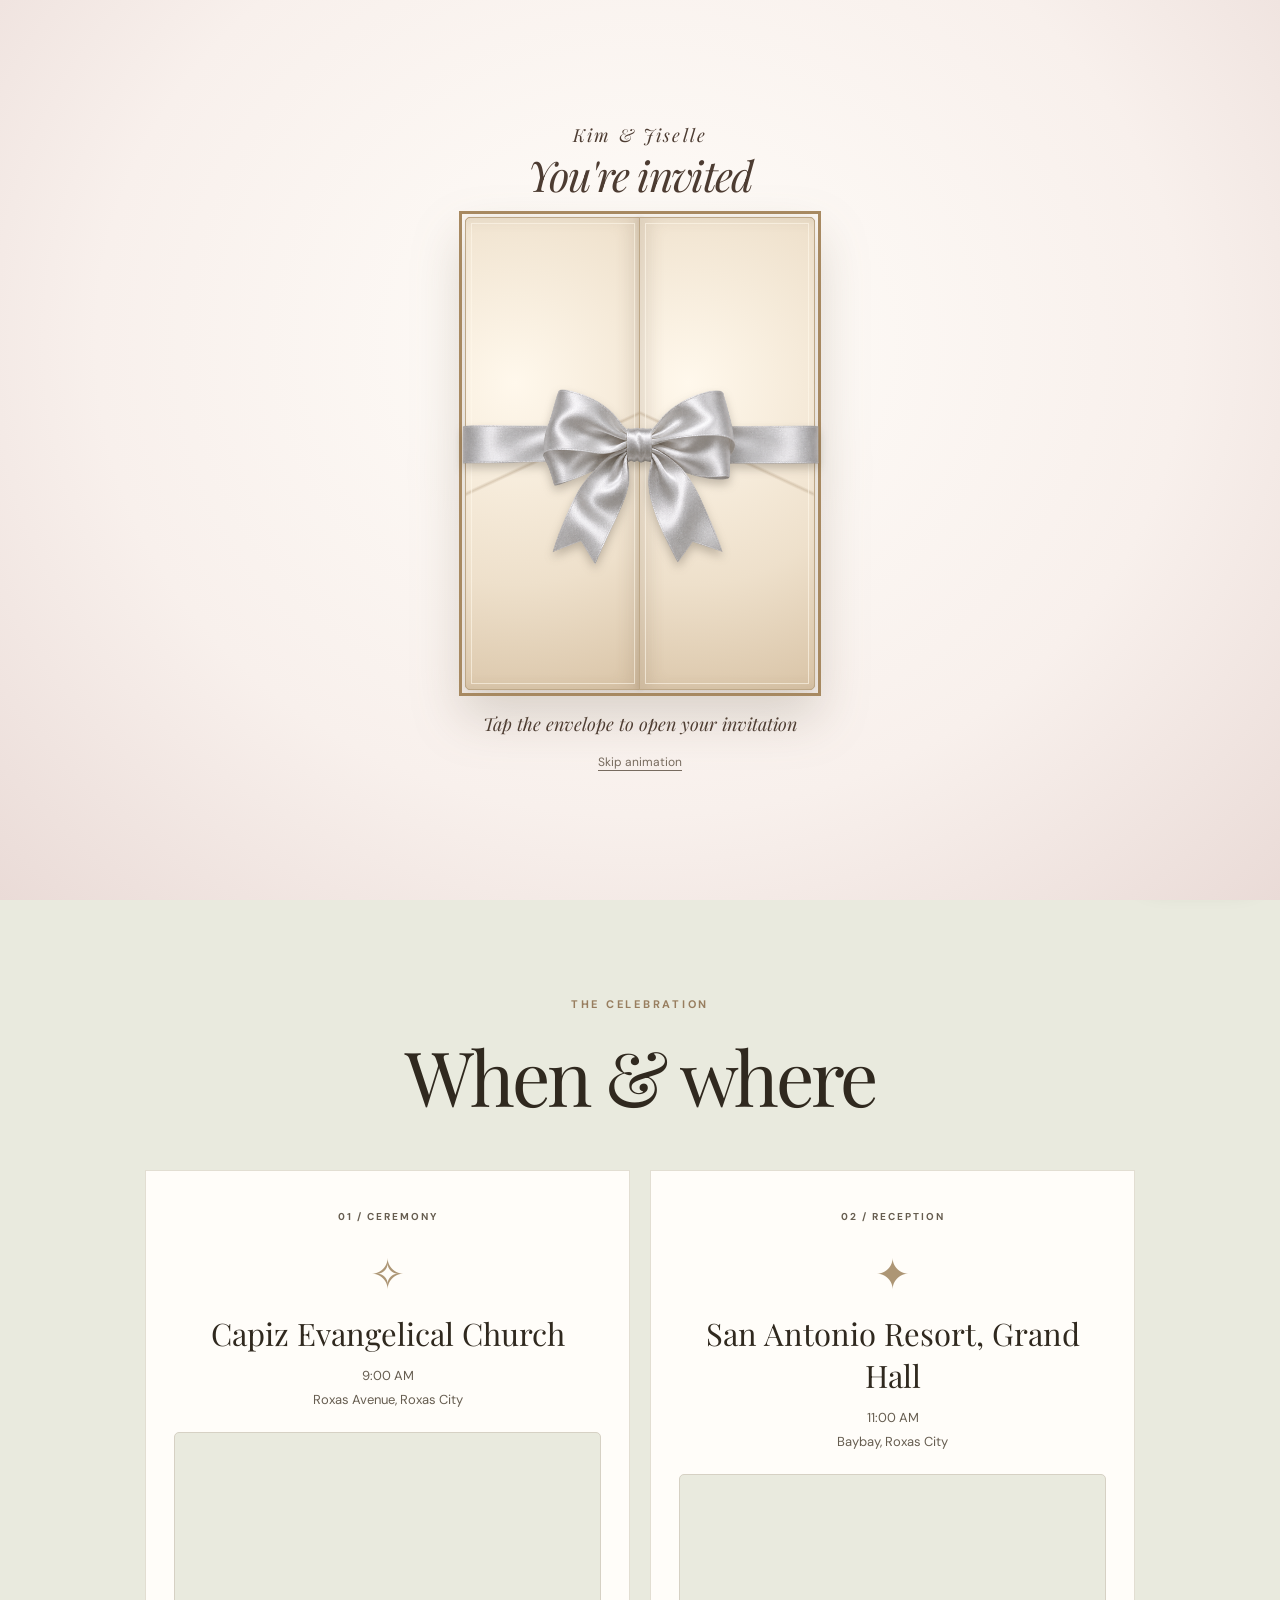
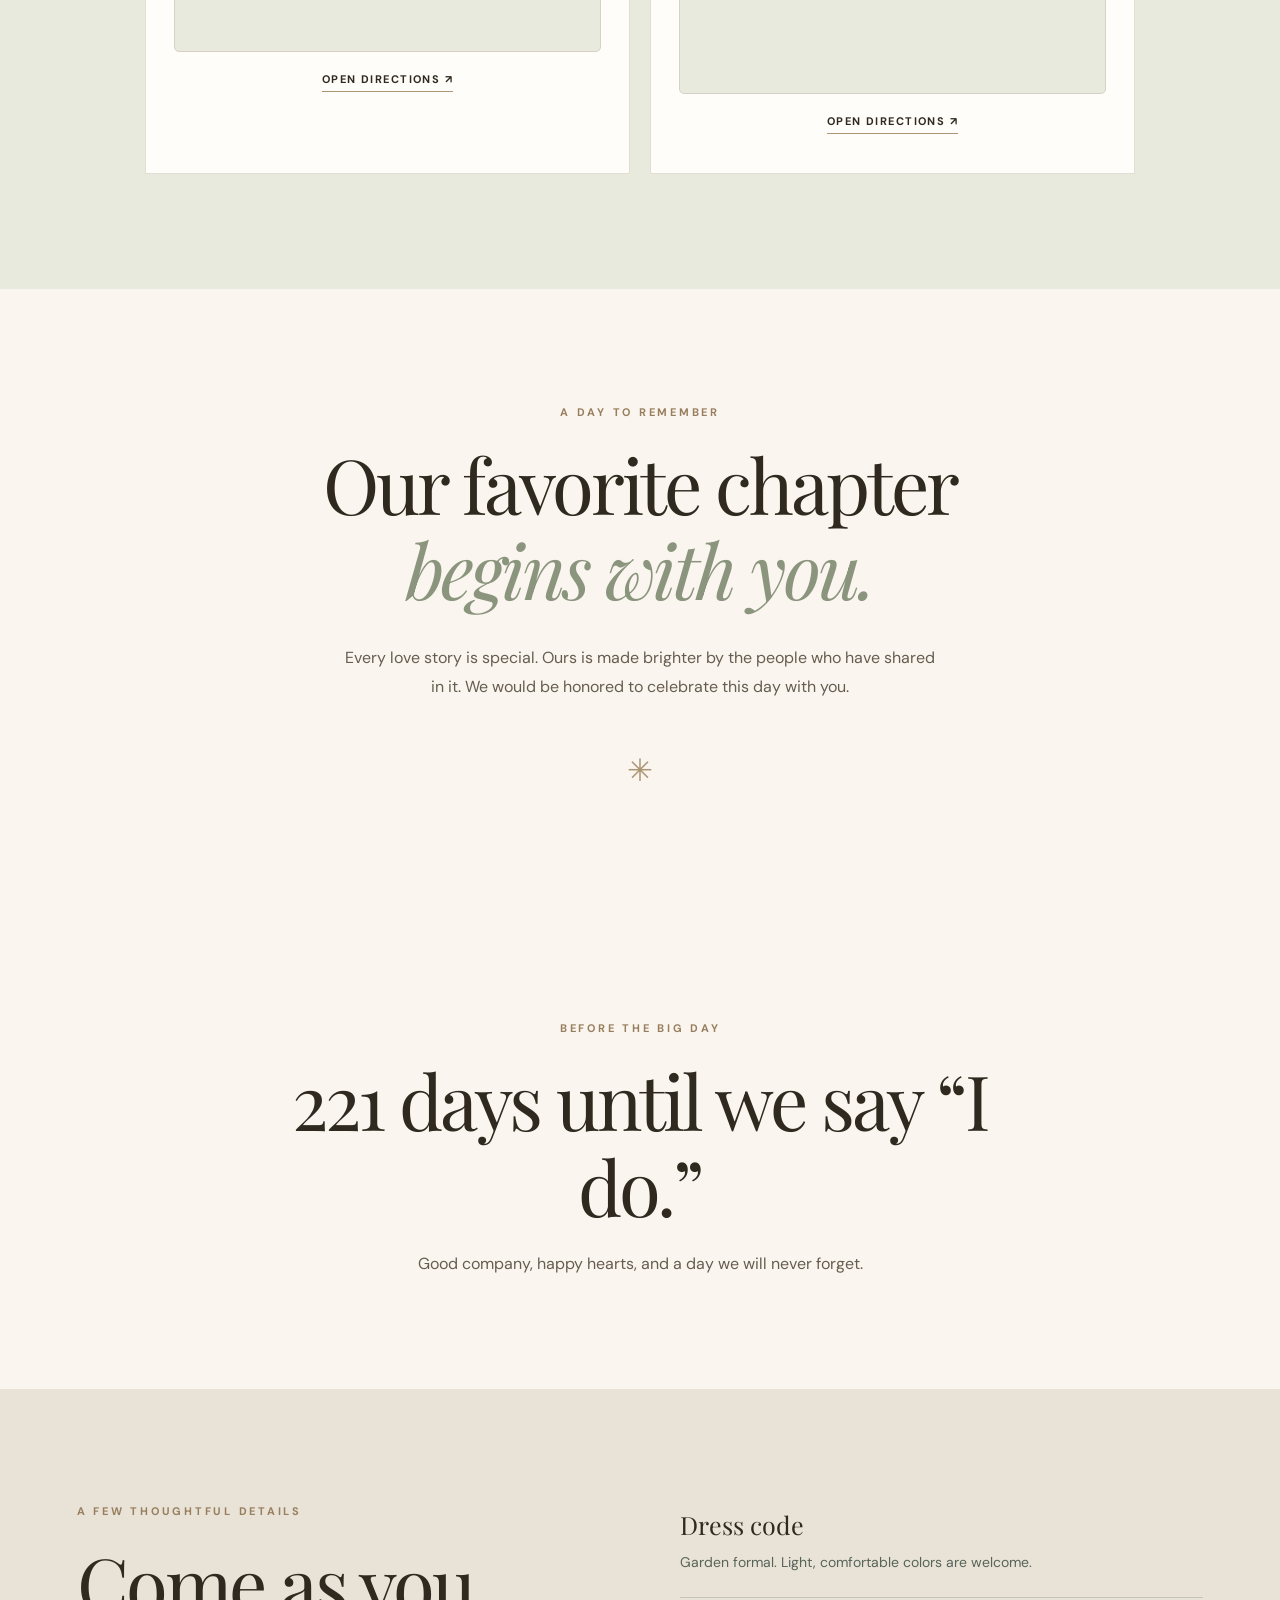
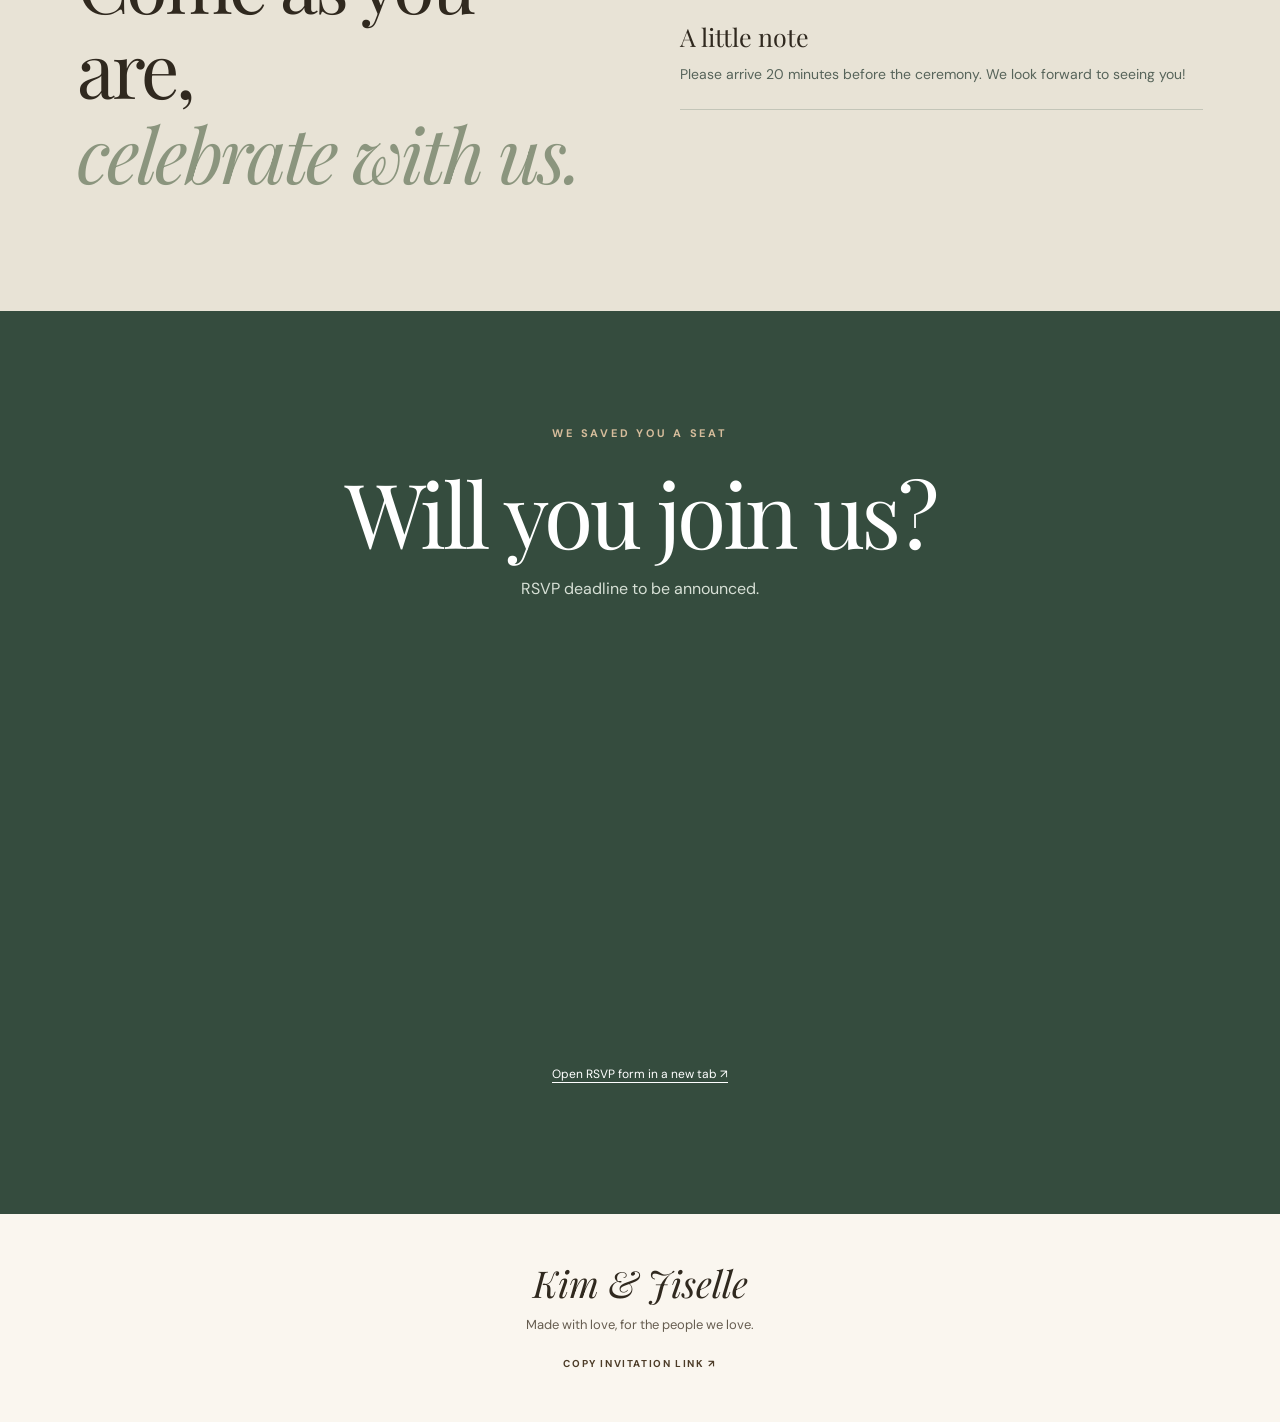
==== commit 669de4fd: "Prioritize invitation photo and reduce opening artwork" ====
--- a/index.html
+++ b/index.html
@@ -9,11 +9,25 @@
   <link rel="preconnect" href="https://fonts.googleapis.com">
   <link rel="preconnect" href="https://fonts.gstatic.com" crossorigin>
   <link href="https://fonts.googleapis.com/css2?family=DM+Sans:wght@400;500;600;700&family=Playfair+Display:ital,wght@0,400;0,500;1,400&display=swap" rel="stylesheet">
+  <link rel="preload" as="image" href="images/din%20and%20kim.jpg" fetchpriority="high">
   <link rel="stylesheet" href="styles.css">
   <script src="config.js" defer></script>
   <script src="script.js" defer></script>
 </head>
 <body>
+  <div class="loading-screen" id="loadingScreen" role="status" aria-live="polite">
+    <div class="loading-inner"><span class="loading-mark">K &amp; J</span><span class="loading-spinner" aria-hidden="true"></span><span>Preparing your invitation…</span></div>
+  </div>
+  <script>
+    // Last-resort escape if a script or third-party resource never finishes.
+    window.setTimeout(function () {
+      var screen = document.getElementById('loadingScreen');
+      if (screen && !screen.hidden) {
+        screen.classList.add('is-ready');
+        window.setTimeout(function () { screen.hidden = true; }, 350);
+      }
+    }, 25000);
+  </script>
   <svg class="svg-defs" xmlns="http://www.w3.org/2000/svg" aria-hidden="true">
     <symbol id="floral-sprig" viewBox="0 0 150 54">
       <path d="M13 43 C38 33 48 22 72 25 C91 28 107 19 137 10" fill="none" stroke="#8d9273" stroke-width="1.5" stroke-linecap="round"/>
@@ -23,7 +37,7 @@
       <circle cx="29" cy="40" r="2" fill="#d7aa95"/><circle cx="117" cy="13" r="2" fill="#d7aa95"/>
     </symbol>
   </svg>
-  <audio id="backgroundMusic" src="music/Wedding%20Song.mp3" loop preload="auto"></audio>
+  <audio id="backgroundMusic" src="music/Wedding%20Song.mp3" loop preload="none"></audio>
   <button class="music-control" id="musicControl" type="button" aria-label="Play background music" aria-pressed="false">♫ <span>Play music</span></button>
 
   <div class="envelope-intro" id="envelopeIntro" role="dialog" aria-modal="true" aria-labelledby="introTitle" hidden>
@@ -61,7 +75,7 @@
       <div class="hero-layout">
         <div class="hero-media">
           <div class="arch-outline"><div class="arch-photo">
-            <img id="heroPhoto" alt="Kim and Jiselle together" hidden>
+            <img id="heroPhoto" alt="Kim and Jiselle together" fetchpriority="high" hidden>
             <div class="photo-placeholder" id="photoPlaceholder"><span>K &amp; J</span><small>Our favorite photo together</small></div>
           </div></div>
           <svg class="photo-floral photo-floral-left" viewBox="0 0 150 54" aria-hidden="true"><use href="#floral-sprig"></use></svg>
@@ -98,7 +112,7 @@
 
     <section class="notes-section section-pad"><div><p class="eyebrow">A few thoughtful details</p><h2>Come as you are,<br><em>celebrate with us.</em></h2></div><div class="notes-list"><div><h3>Dress code</h3><p id="dressCode">Garden formal. Light, comfortable colors are welcome.</p></div><div><h3>A little note</h3><p id="additionalNote">Please arrive 20 minutes before the ceremony. We look forward to seeing you!</p></div></div></section>
 
-    <section class="rsvp-section section-pad" id="rsvp"><p class="eyebrow">We saved you a seat</p><h2>Will you join us?</h2><p id="rsvpDeadline">RSVP deadline to be announced.</p><p class="rsvp-help" id="rsvpHelp">The RSVP form will appear here once the Google Apps Script is connected.</p><iframe class="rsvp-frame" id="rsvpFrame" title="Wedding RSVP form" loading="lazy" hidden></iframe><p class="rsvp-open" id="rsvpOpenWrap" hidden><a id="rsvpOpen" target="_blank" rel="noopener noreferrer">Open RSVP form in a new tab ↗</a></p></section>
+    <section class="rsvp-section section-pad" id="rsvp"><p class="eyebrow">We saved you a seat</p><h2>Will you join us?</h2><p id="rsvpDeadline">RSVP deadline to be announced.</p><p class="rsvp-help" id="rsvpHelp">Loading the RSVP form…</p><iframe class="rsvp-frame" id="rsvpFrame" title="Wedding RSVP form" loading="eager" hidden></iframe><p class="rsvp-open" id="rsvpOpenWrap" hidden><a id="rsvpOpen" target="_blank" rel="noopener noreferrer">Open RSVP form in a new tab ↗</a></p></section>
   </main>
   <footer><a class="footer-monogram" href="#home" id="footerNames">Kim & Jiselle</a><p>Made with love, for the people we love.</p><button id="shareButton" type="button">Copy invitation link ↗</button></footer>
 </body>
--- a/styles.css
+++ b/styles.css
@@ -193,7 +193,7 @@
   flex-direction: column;
   align-items: center;
   justify-content: center;
-  background: url("images/floral-invitation-card.png") center / 100% 100% no-repeat;
+  background: url("images/floral-invitation-card-small.jpg") center / 100% 100% no-repeat;
   filter: drop-shadow(0 6px 9px #493a2d3d);
   opacity: 0;
   transform: translateY(13%) scale(.88);
@@ -233,7 +233,7 @@
   top: 34%;
   height: 40%;
   pointer-events: none;
-  background: url("images/satin-bow.png") center / 100% 100% no-repeat;
+  background: url("images/satin-bow-small.png") center / 100% 100% no-repeat;
   filter: drop-shadow(0 5px 5px #51463b52);
 }
 .intro-prompt { font-family: "Playfair Display", Georgia, serif; font-style: italic; font-size: 18px; margin: 22px 0 10px; }
@@ -260,3 +260,12 @@
   .envelope-intro.is-opening .intro-card { animation: none; }
   .envelope-intro.is-leaving { transition: none; }
 }
+
+/* Keep the opening covered while its artwork and embedded RSVP prepare. */
+.loading-screen { position: fixed; inset: 0; z-index: 200; display: grid; place-items: center; background: #f8f0ec; color: #4d3c32; transition: opacity .3s ease, visibility .3s ease; }
+.loading-screen.is-ready { opacity: 0; visibility: hidden; pointer-events: none; }
+.loading-inner { display: grid; justify-items: center; gap: 17px; font-size: 13px; letter-spacing: .08em; }
+.loading-mark { font: italic 38px "Playfair Display", Georgia, serif; letter-spacing: 0; }
+.loading-spinner { width: 27px; height: 27px; border: 2px solid #d6c5ae; border-top-color: #715b3e; border-radius: 50%; animation: loading-spin .8s linear infinite; }
+@keyframes loading-spin { to { transform: rotate(360deg); } }
+@media (prefers-reduced-motion: reduce) { .loading-spinner { animation: none; } .loading-screen { transition: none; } }
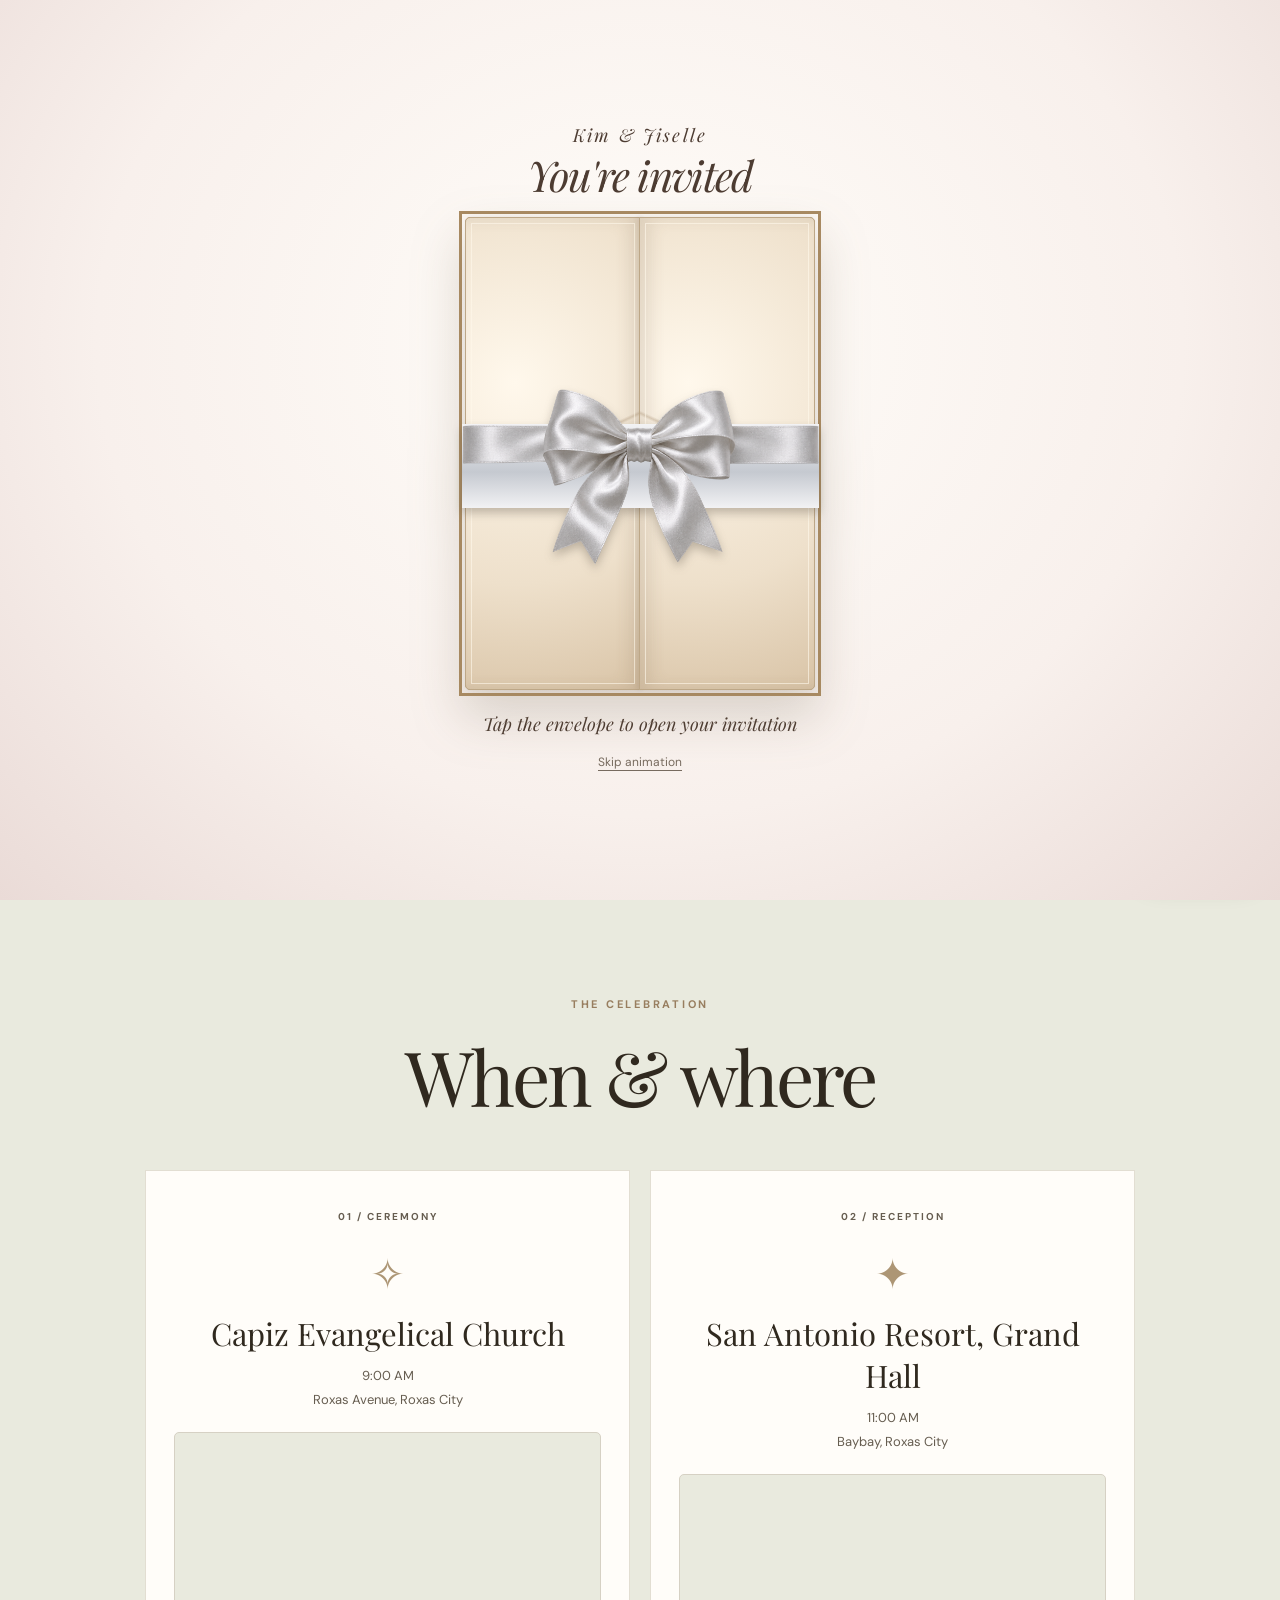
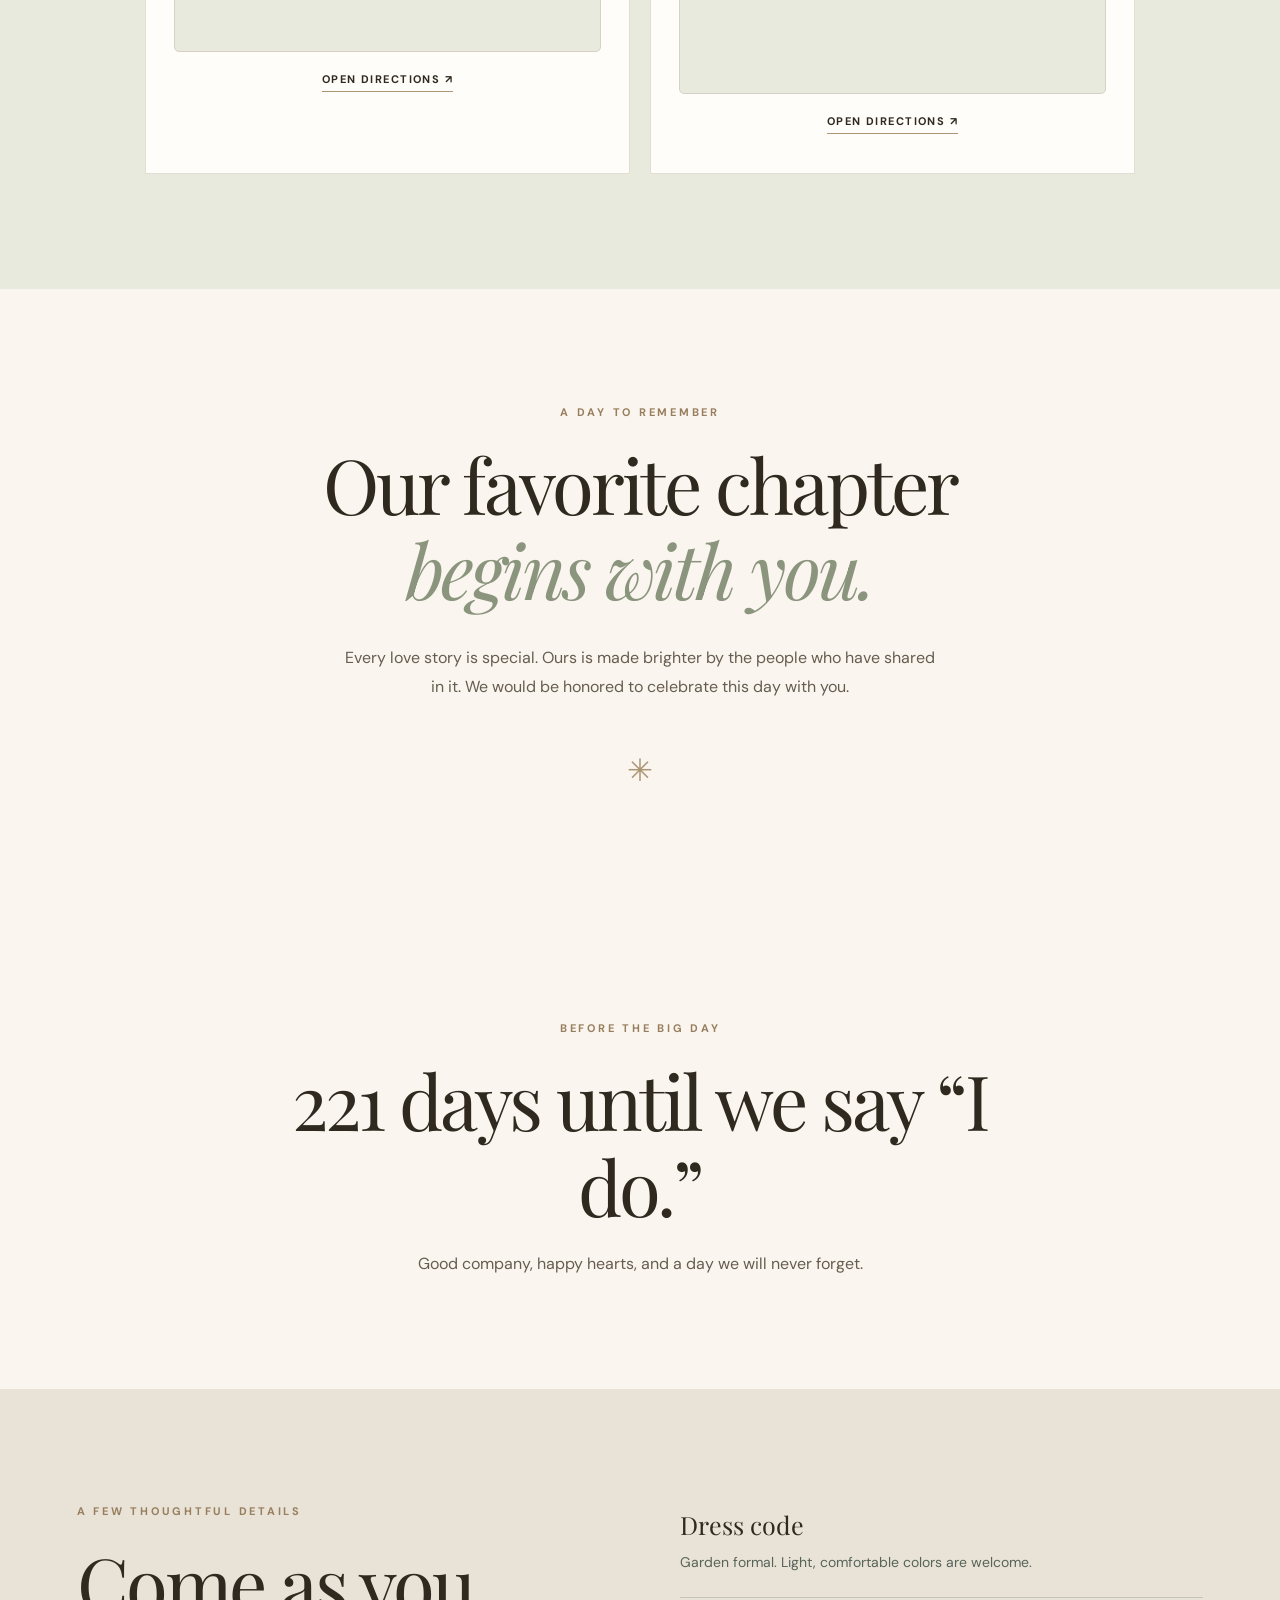
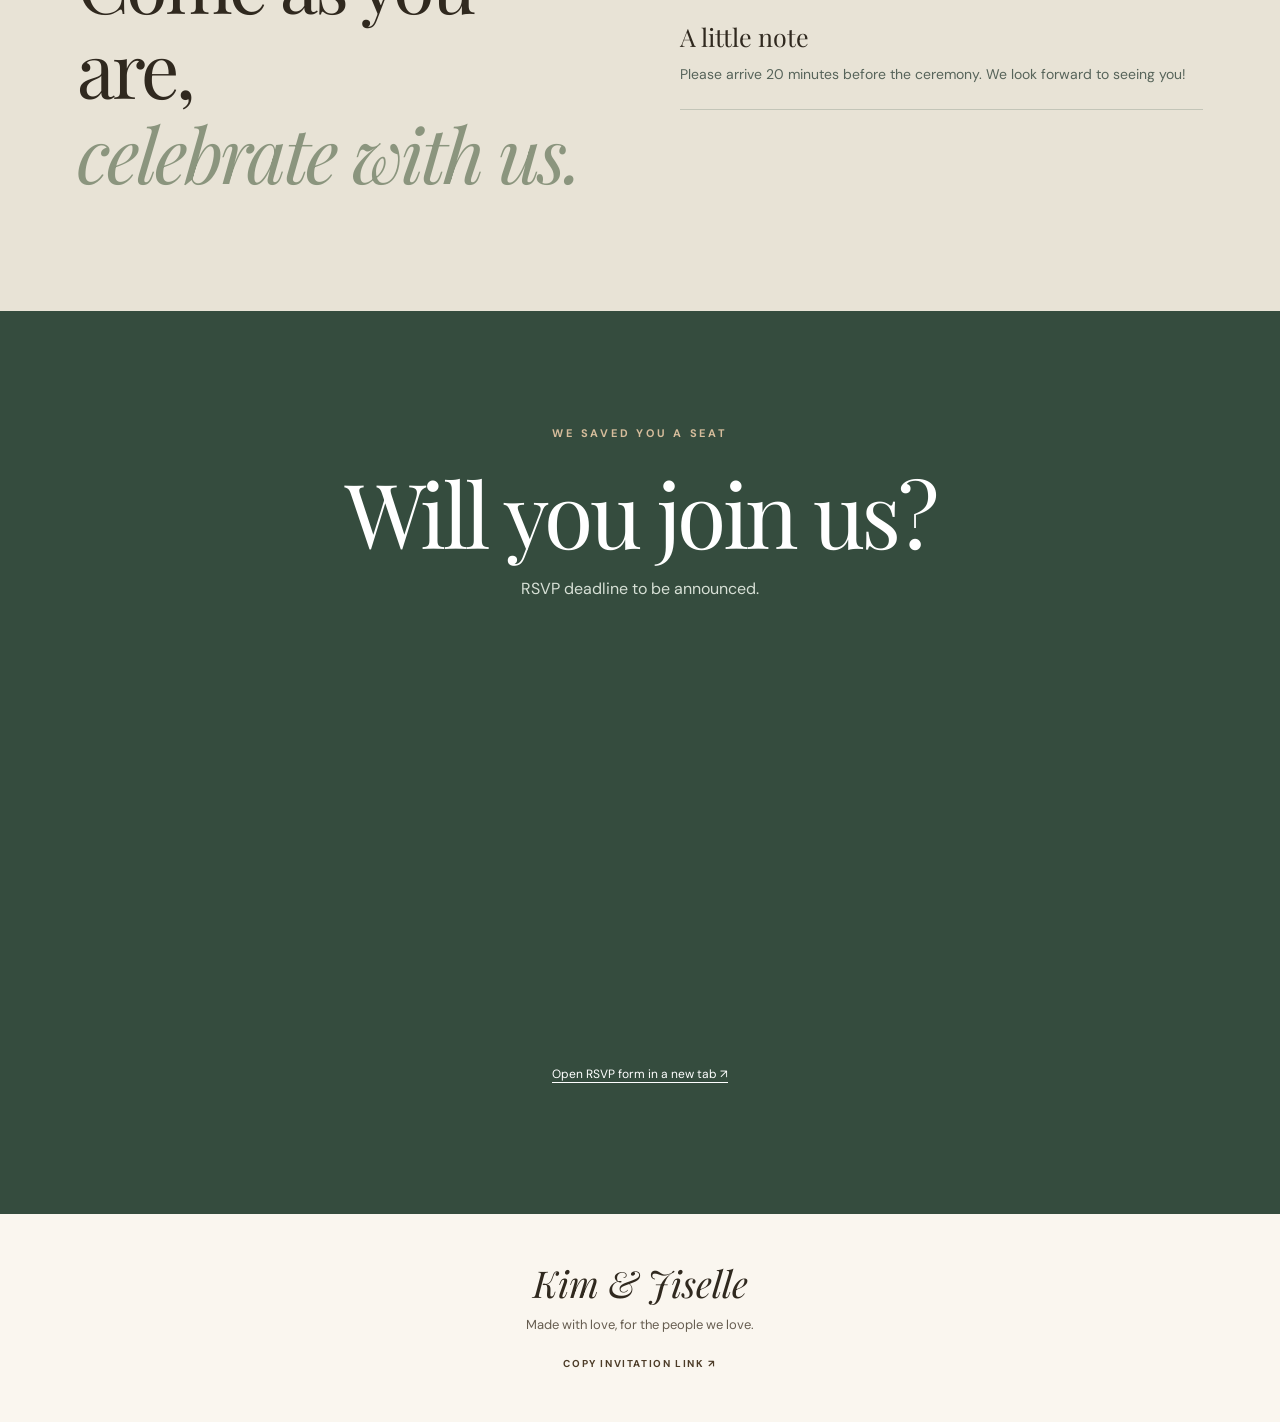
==== commit 744d2154: "Always show envelope opening on page load" ====
--- a/index.html
+++ b/index.html
@@ -10,6 +10,8 @@
   <link rel="preconnect" href="https://fonts.gstatic.com" crossorigin>
   <link href="https://fonts.googleapis.com/css2?family=DM+Sans:wght@400;500;600;700&family=Playfair+Display:ital,wght@0,400;0,500;1,400&display=swap" rel="stylesheet">
   <link rel="preload" as="image" href="images/din%20and%20kim.jpg" fetchpriority="high">
+  <link rel="preload" as="image" href="images/satin-bow-small.png">
+  <link rel="preload" as="image" href="images/floral-invitation-card-small.jpg">
   <link rel="stylesheet" href="styles.css">
   <script src="config.js" defer></script>
   <script src="script.js" defer></script>
@@ -26,7 +28,7 @@
         screen.classList.add('is-ready');
         window.setTimeout(function () { screen.hidden = true; }, 350);
       }
-    }, 25000);
+    }, 8000);
   </script>
   <svg class="svg-defs" xmlns="http://www.w3.org/2000/svg" aria-hidden="true">
     <symbol id="floral-sprig" viewBox="0 0 150 54">
--- a/styles.css
+++ b/styles.css
@@ -193,7 +193,7 @@
   flex-direction: column;
   align-items: center;
   justify-content: center;
-  background: url("images/floral-invitation-card-small.jpg") center / 100% 100% no-repeat;
+  background: #fffdfa url("images/floral-invitation-card-small.jpg") center / 100% 100% no-repeat;
   filter: drop-shadow(0 6px 9px #493a2d3d);
   opacity: 0;
   transform: translateY(13%) scale(.88);
@@ -233,7 +233,7 @@
   top: 34%;
   height: 40%;
   pointer-events: none;
-  background: url("images/satin-bow-small.png") center / 100% 100% no-repeat;
+  background: url("images/satin-bow-small.png") center / 100% 100% no-repeat, linear-gradient(to bottom, transparent 25%, #f2f2f4 25%, #c5c9d0 50%, #f2f2f4 69%, transparent 69%);
   filter: drop-shadow(0 5px 5px #51463b52);
 }
 .intro-prompt { font-family: "Playfair Display", Georgia, serif; font-style: italic; font-size: 18px; margin: 22px 0 10px; }
